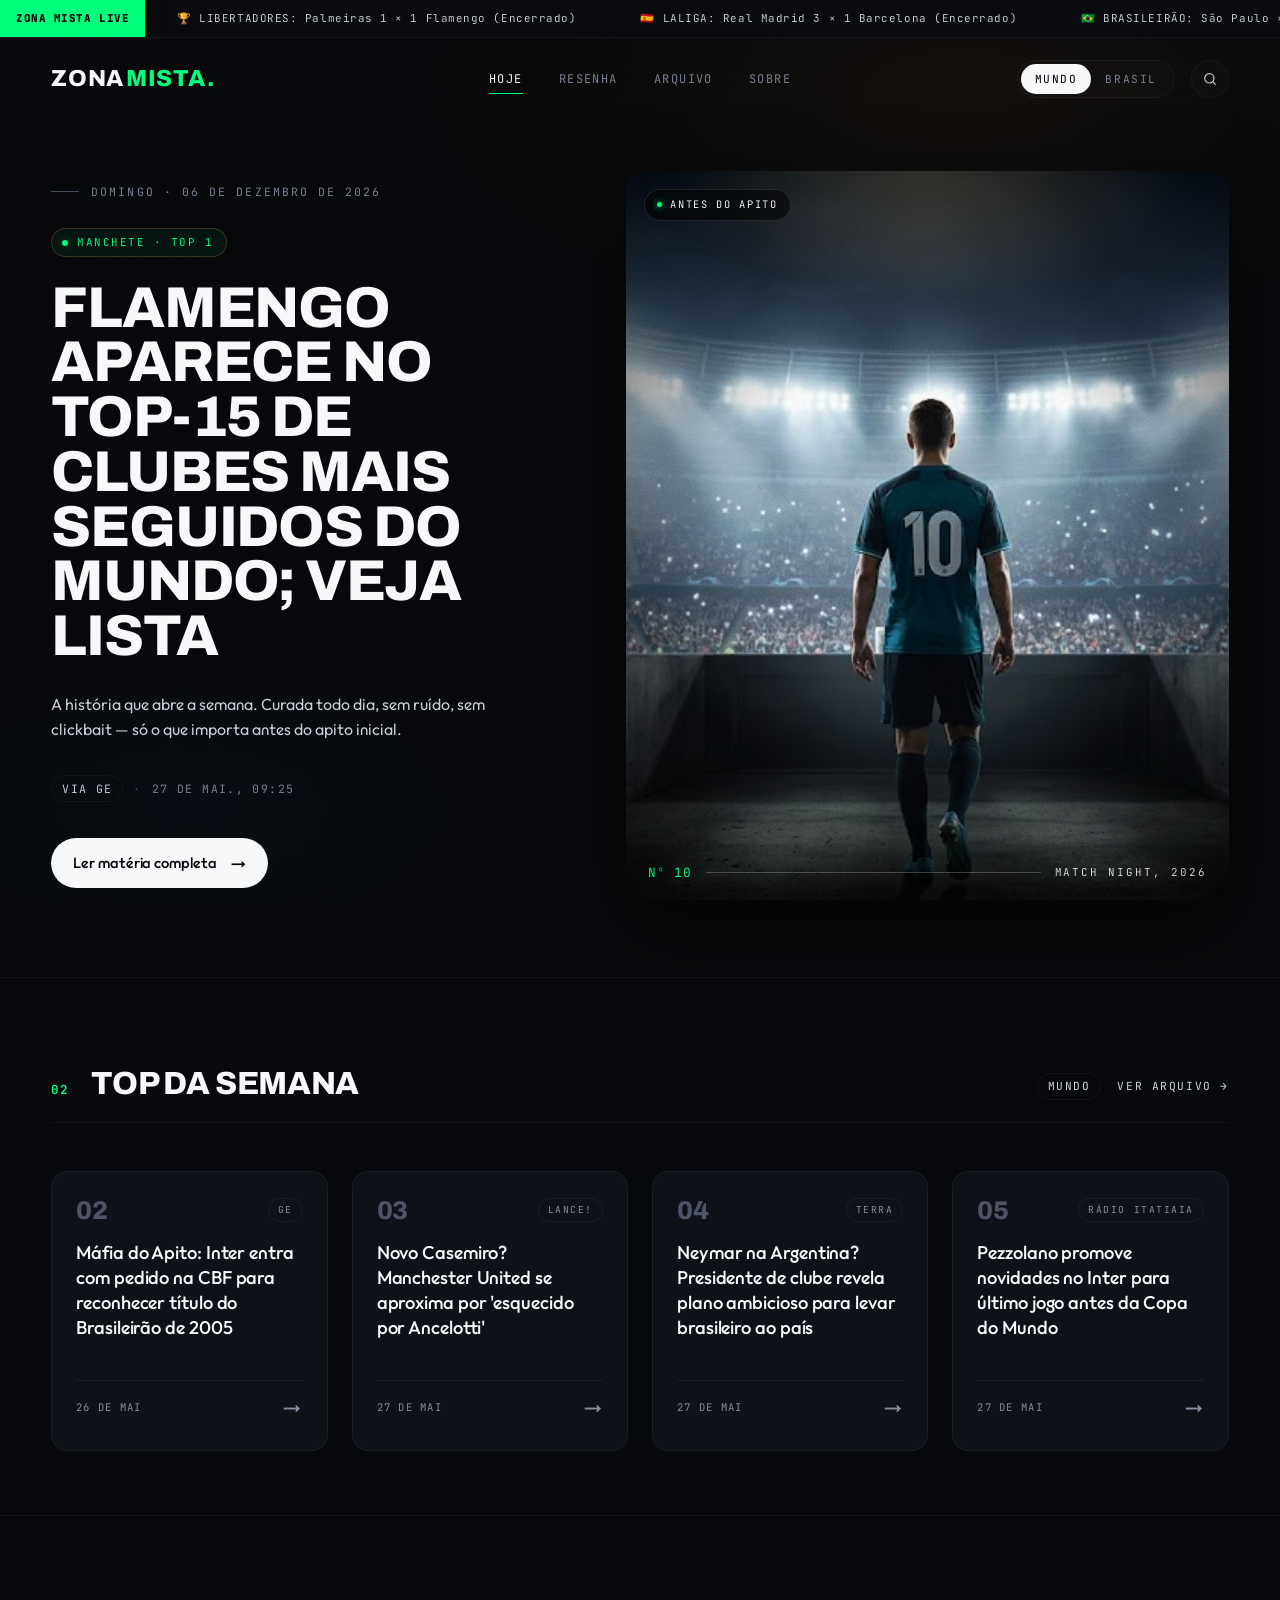
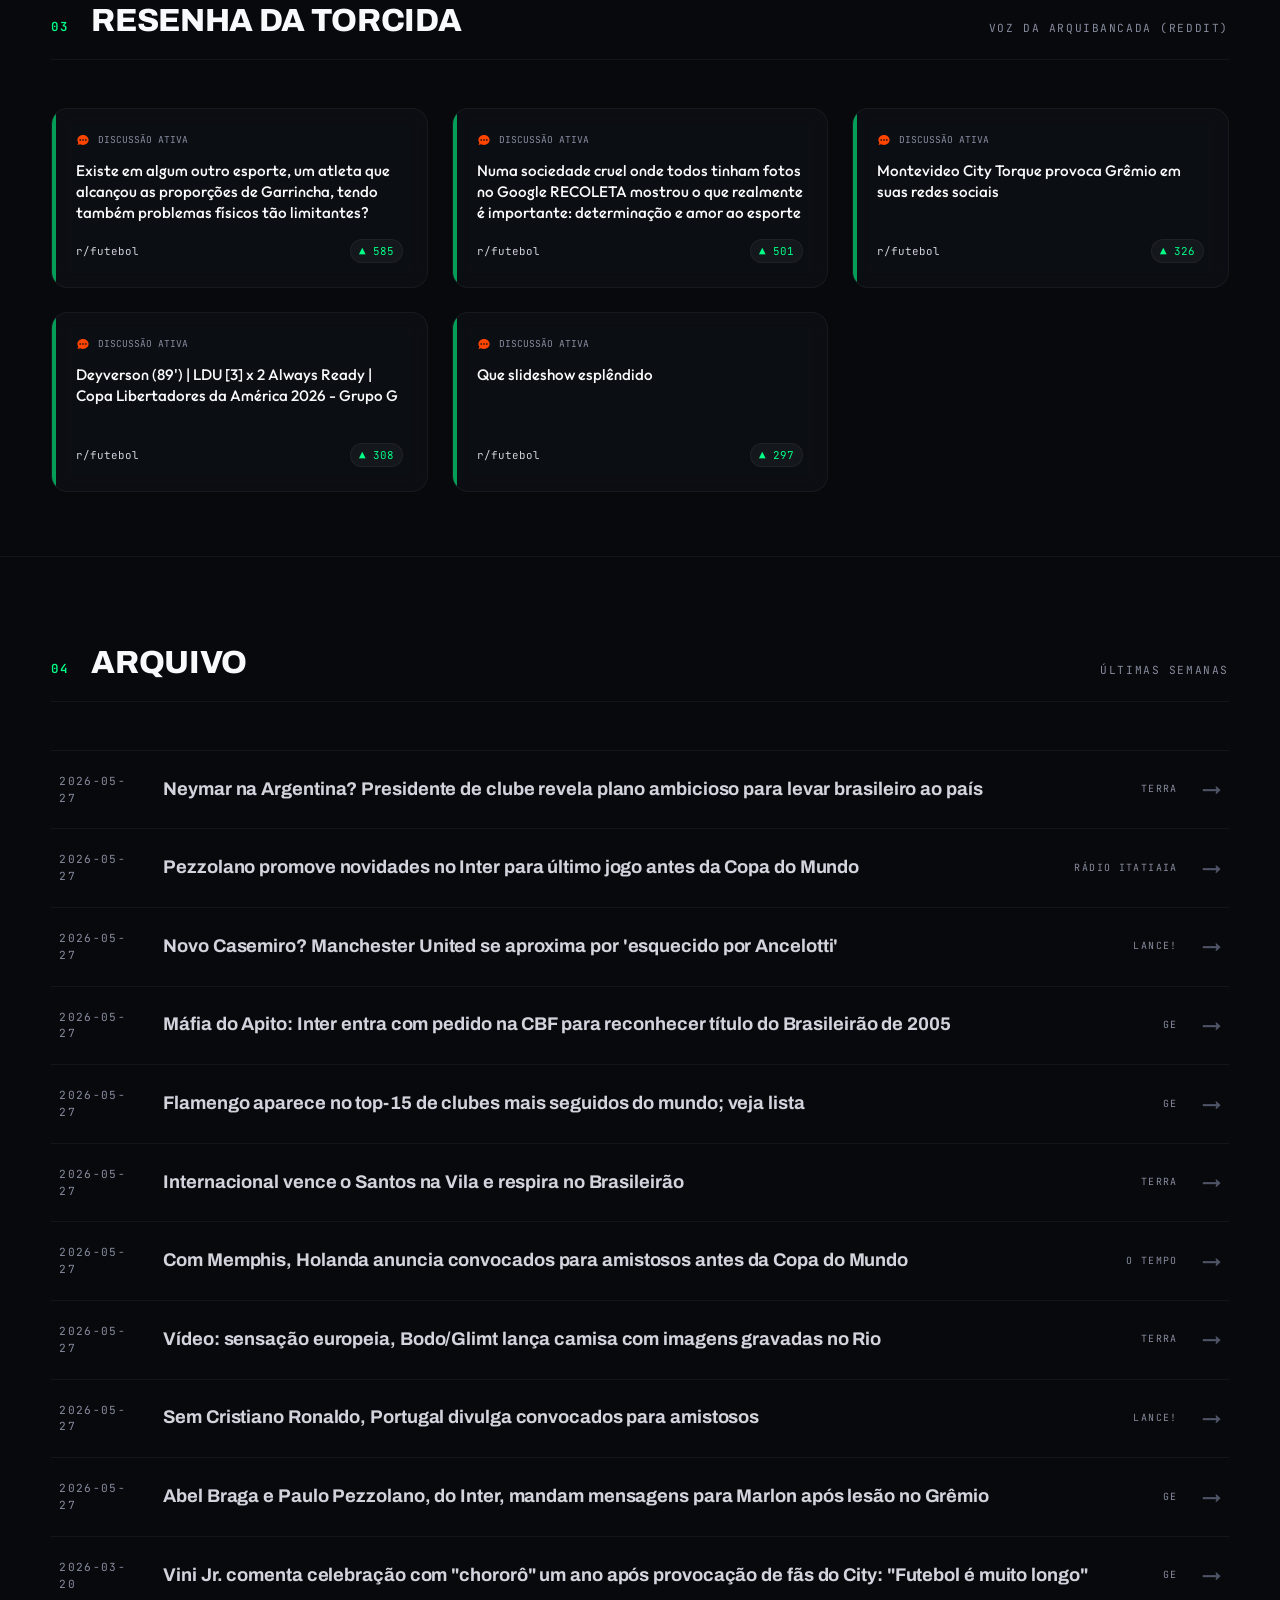
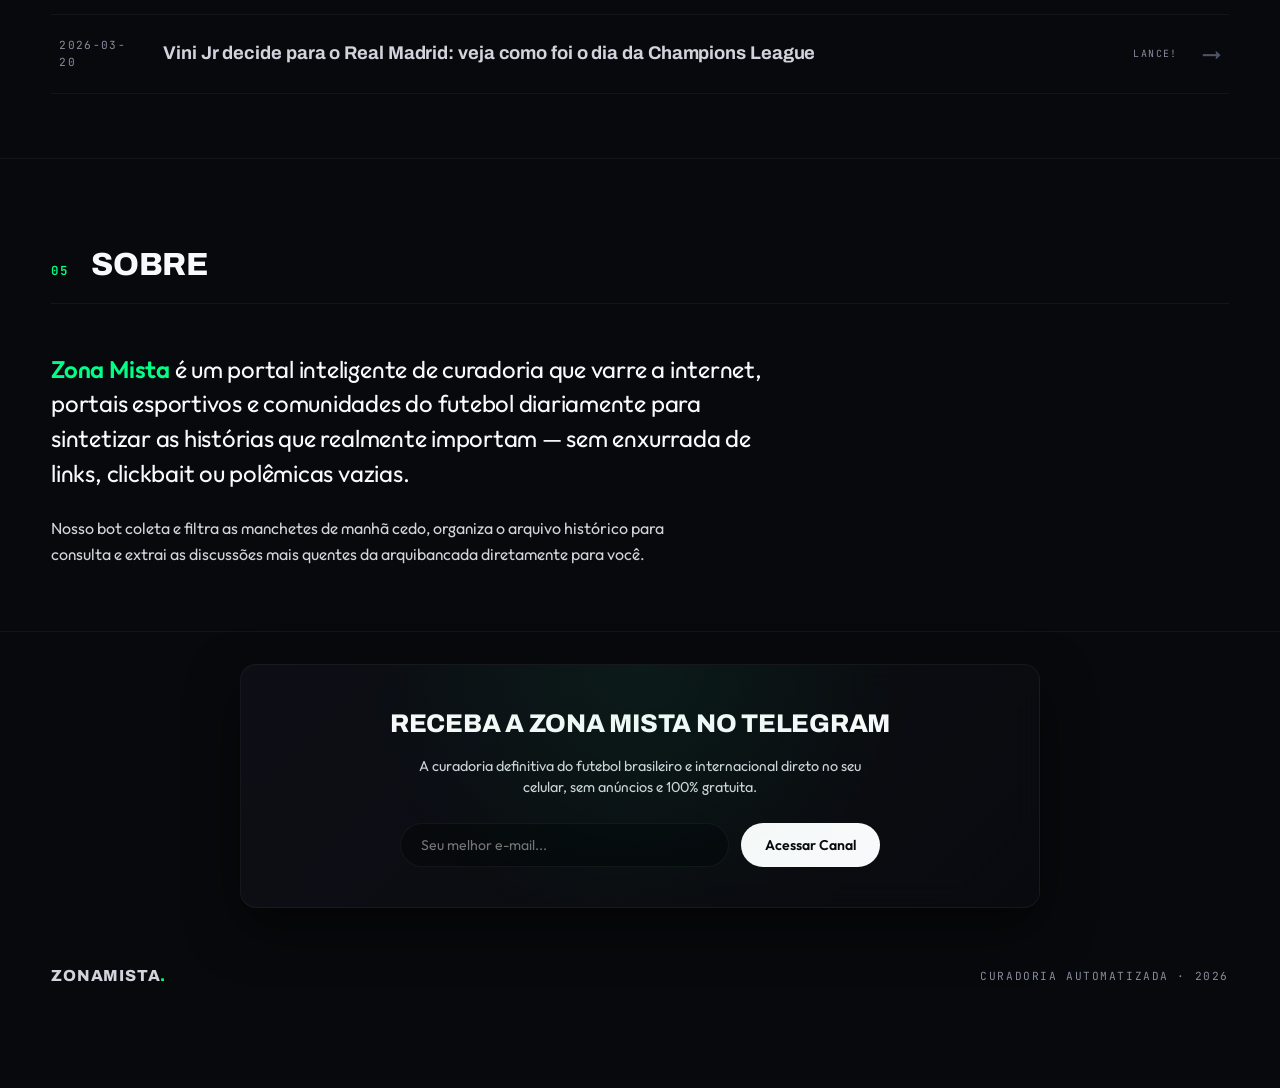
==== frontend/index.html @ c75cb0d7 "feat: rebrand to Zona Mista, upgrade typography and colors, and integrate Reddit curation" ====
<!DOCTYPE html>
<html lang="pt-BR">
<head>
  <meta charset="UTF-8">
  <meta name="viewport" content="width=device-width, initial-scale=1.0">
  <title>Zona Mista — futebol sem ruído</title>

  <link rel="preconnect" href="https://fonts.googleapis.com">
  <link rel="preconnect" href="https://fonts.gstatic.com" crossorigin>
  <link href="https://fonts.googleapis.com/css2?family=Archivo:wght@400;600;800&family=Outfit:wght@300;400;500;700&family=JetBrains+Mono:wght@400;500&display=swap" rel="stylesheet">

  <link rel="stylesheet" href="app.css">
</head>
<body>

  <!-- grain / noise overlay -->
  <div class="grain" aria-hidden="true"></div>

  <!-- Match Ticker -->
  <div class="ticker-wrap">
    <div class="ticker-title">ZONA MISTA LIVE</div>
    <div class="ticker">
      <div class="ticker-item">🏆 LIBERTADORES: Palmeiras 1 × 1 Flamengo (Encerrado)</div>
      <div class="ticker-item">🇪🇸 LALIGA: Real Madrid 3 × 1 Barcelona (Encerrado)</div>
      <div class="ticker-item">🇧🇷 BRASILEIRÃO: São Paulo × Corinthians (Amanhã 16:00)</div>
      <div class="ticker-item">🇪🇺 CHAMPIONS: Man. City × Real Madrid (Terça 16:00)</div>
      <div class="ticker-item">🏆 COPA DO BRASIL: Vasco 2 × 1 Atlético-MG (Encerrado)</div>
      <div class="ticker-item">🏴󠁧󠁢󠁥󠁮󠁧󠁿 PREMIER LEAGUE: Liverpool 2 × 2 Arsenal (Encerrado)</div>
      <!-- Repetidos para loop contínuo -->
      <div class="ticker-item">🏆 LIBERTADORES: Palmeiras 1 × 1 Flamengo (Encerrado)</div>
      <div class="ticker-item">🇪🇸 LALIGA: Real Madrid 3 × 1 Barcelona (Encerrado)</div>
      <div class="ticker-item">🇧🇷 BRASILEIRÃO: São Paulo × Corinthians (Amanhã 16:00)</div>
    </div>
  </div>

  <!-- Top navigation -->
  <header class="topbar">
    <a href="#" class="brand">
      <span class="brand-word">ZONA</span><span class="brand-accent">MISTA</span><span class="brand-dot">.</span>
    </a>

    <nav class="topnav">
      <a href="#hoje" class="topnav-link active">Hoje</a>
      <a href="#resenha" class="topnav-link">Resenha</a>
      <a href="#arquivo" class="topnav-link">Arquivo</a>
      <a href="#sobre" class="topnav-link">Sobre</a>
    </nav>

    <div class="topbar-right">
      <div class="cat-toggle" role="tablist" aria-label="Categoria">
        <button class="cat-btn active" data-category="world" role="tab">Mundo</button>
        <button class="cat-btn" data-category="brazil" role="tab">Brasil</button>
      </div>
      <button class="icon-btn" aria-label="Buscar">
        <svg viewBox="0 0 24 24" fill="none" stroke="currentColor" stroke-width="1.8" stroke-linecap="round" stroke-linejoin="round"><circle cx="11" cy="11" r="7"/><path d="m20 20-3.5-3.5"/></svg>
      </button>
    </div>
  </header>

  <main>

    <!-- ─────────── HERO ─────────── -->
    <section class="hero" id="hero">
      <div class="hero-left">
        <div class="hero-date" id="hero-date">—</div>

        <div class="hero-eyebrow">
          <span class="dot"></span>
          <span class="eyebrow-text">Manchete · Top 1</span>
        </div>

        <h1 class="hero-headline" id="hero-headline">Carregando a manchete do dia…</h1>

        <p class="hero-deck">A história que abre a semana. Curada todo dia, sem ruído, sem clickbait — só o que importa antes do apito inicial.</p>

        <div class="hero-meta">
          <span class="meta-pill" id="hero-source">via curadoria</span>
          <span class="meta-sep">·</span>
          <span id="hero-time">—</span>
        </div>

        <a href="#" class="hero-cta" id="hero-link" target="_blank" rel="noopener">
          <span>Ler matéria completa</span>
          <span class="cta-arrow" aria-hidden="true">→</span>
        </a>
      </div>

      <div class="hero-right">
        <figure class="cinematic">
          <div class="cinematic-tag">Antes do apito</div>
          <img src="imagem_site_futebol.jpg" alt="Jogador entrando em campo, estádio iluminado à noite" class="cinematic-img">
          <div class="cinematic-glow" aria-hidden="true"></div>
          <div class="cinematic-vignette" aria-hidden="true"></div>
          <div class="cinematic-grain" aria-hidden="true"></div>
          <div class="cinematic-frame">
            <span class="frame-num">Nº 10</span>
            <span class="frame-line"></span>
            <span class="frame-label">Match Night, 2026</span>
          </div>
        </figure>
      </div>
    </section>

    <!-- ─────────── TOP DA SEMANA ─────────── -->
    <section class="section" id="hoje">
      <header class="section-head">
        <div class="section-head-left">
          <span class="section-num">02</span>
          <h2 class="section-title">Top da semana</h2>
        </div>
        <div class="section-head-right">
          <span class="section-cat" id="section-cat-label">Mundo</span>
          <a href="#arquivo" class="section-link">Ver arquivo <span aria-hidden="true">→</span></a>
        </div>
      </header>

      <div class="top-grid" id="top-grid">
        <!-- skeleton placeholders -->
        <article class="skel"></article>
        <article class="skel"></article>
        <article class="skel"></article>
        <article class="skel"></article>
      </div>
    </section>

    <!-- ─────────── REDDIT (RESENHA DA TORCIDA) ─────────── -->
    <section class="section" id="resenha">
      <header class="section-head">
        <div class="section-head-left">
          <span class="section-num">03</span>
          <h2 class="section-title">Resenha da Torcida</h2>
        </div>
        <div class="section-head-right">
          <span class="section-meta">Voz da Arquibancada (Reddit)</span>
        </div>
      </header>

      <div class="reddit-grid" id="reddit-grid">
        <!-- skeleton placeholders -->
        <article class="skel skel-reddit"></article>
        <article class="skel skel-reddit"></article>
        <article class="skel skel-reddit"></article>
      </div>
    </section>

    <!-- ─────────── ARQUIVO ─────────── -->
    <section class="section" id="arquivo">
      <header class="section-head">
        <div class="section-head-left">
          <span class="section-num">04</span>
          <h2 class="section-title">Arquivo</h2>
        </div>
        <div class="section-head-right">
          <span class="section-meta">últimas semanas</span>
        </div>
      </header>

      <div class="archive-list" id="archive-list">
        <article class="skel skel-row"></article>
        <article class="skel skel-row"></article>
      </div>
    </section>

    <!-- ─────────── SOBRE ─────────── -->
    <section class="section about" id="sobre">
      <header class="section-head">
        <div class="section-head-left">
          <span class="section-num">05</span>
          <h2 class="section-title">Sobre</h2>
        </div>
      </header>

      <div class="about-grid">
        <p class="about-lede">
          <em>Zona Mista</em> é um portal inteligente de curadoria que varre a internet, portais esportivos e comunidades do futebol diariamente para sintetizar as histórias que realmente importam — sem enxurrada de links, clickbait ou polêmicas vazias.
        </p>
        <p class="about-fine">
          Nosso bot coleta e filtra as manchetes de manhã cedo, organiza o arquivo histórico para consulta e extrai as discussões mais quentes da arquibancada diretamente para você.
        </p>
      </div>
    </section>

  </main>

  <!-- Footer -->
  <footer class="site-foot">
    <div class="footer-cta">
      <div class="cta-card">
        <h3>Receba a Zona Mista no Telegram</h3>
        <p>A curadoria definitiva do futebol brasileiro e internacional direto no seu celular, sem anúncios e 100% gratuita.</p>
        <form class="cta-form" onsubmit="event.preventDefault(); alert('Você foi inscrito com sucesso no canal do Telegram (Simulado)!');">
          <input type="email" placeholder="Seu melhor e-mail..." required>
          <button type="submit">Acessar Canal</button>
        </form>
      </div>
    </div>
    <div class="foot-row">
      <span class="foot-brand">ZONAMISTA<span class="brand-dot">.</span></span>
      <span class="foot-cred">curadoria automatizada · 2026</span>
    </div>
  </footer>

  <!-- Mobile bottom nav -->
  <nav class="mobile-nav" aria-label="Navegação móvel">
    <a href="#hero" class="mnav-link active" data-target="hero">Hoje</a>
    <a href="#resenha" class="mnav-link" data-target="resenha">Resenha</a>
    <a href="#arquivo" class="mnav-link" data-target="arquivo">Arquivo</a>
    <a href="#sobre" class="mnav-link" data-target="sobre">Sobre</a>
  </nav>

  <script src="app.js"></script>
</body>
</html>
---- frontend/app.css ----
/* ============================================================
   SAQUE.  —  Match Night Editorial
   Cinematic editorial layout for football news curation.
   ============================================================ */

:root {
  /* Surfaces */
  --bg:           #08090C;
  --bg-elev:      #0F1118;
  --bg-glass:     rgba(255, 255, 255, 0.015);
  --border:       rgba(255, 255, 255, 0.05);
  --border-hi:    rgba(255, 255, 255, 0.12);

  /* Ink */
  --ink:          #F8F9FA;
  --ink-2:        #D1D4DC;
  --ink-3:        #868C9E;
  --ink-4:        #4E5466;

  /* Accents */
  --amber:        #00ff87; /* Emerald Green Neon */
  --amber-glow:   rgba(0, 255, 135, 0.35);
  --amber-soft:   rgba(0, 255, 135, 0.06);
  --crimson:      #FF4D4D;
  --azure:        #3B82F6;

  /* Type */
  --serif:        'Archivo', system-ui, -apple-system, BlinkMacSystemFont, sans-serif;
  --sans:         'Outfit', system-ui, -apple-system, BlinkMacSystemFont, sans-serif;
  --mono:         'JetBrains Mono', 'SF Mono', Menlo, monospace;

  /* Geometry */
  --gutter:       clamp(24px, 4vw, 56px);
  --radius:       16px;
  --radius-sm:    8px;

  /* Motion */
  --ease:         cubic-bezier(0.2, 0.8, 0.2, 1);
  --ease-out:     cubic-bezier(0.16, 1, 0.3, 1);
}

* { box-sizing: border-box; }

html { scroll-behavior: smooth; }

body {
  margin: 0;
  font-family: var(--sans);
  font-weight: 400;
  background: var(--bg);
  color: var(--ink);
  font-feature-settings: "ss01", "ss02", "cv11";
  -webkit-font-smoothing: antialiased;
  -moz-osx-font-smoothing: grayscale;
  text-rendering: optimizeLegibility;
  line-height: 1.5;
  overflow-x: hidden;
  position: relative;
}

/* ─── Body atmosphere: subtle radial wash from top ─── */
body::before {
  content: '';
  position: fixed;
  inset: 0;
  background:
    radial-gradient(ellipse 80% 50% at 75% 10%, rgba(232,162,58,0.06) 0%, transparent 55%),
    radial-gradient(ellipse 60% 40% at 15% 90%, rgba(74,143,231,0.04) 0%, transparent 55%);
  pointer-events: none;
  z-index: 0;
}

/* ─── Grain overlay (SVG noise, very subtle) ─── */
.grain {
  position: fixed;
  inset: 0;
  z-index: 200;
  pointer-events: none;
  opacity: 0.4;
  mix-blend-mode: overlay;
  background-image: url("data:image/svg+xml;utf8,<svg xmlns='http://www.w3.org/2000/svg' width='160' height='160'><filter id='n'><feTurbulence type='fractalNoise' baseFrequency='0.85' numOctaves='2' stitchTiles='stitch'/><feColorMatrix values='0 0 0 0 0  0 0 0 0 0  0 0 0 0 0  0 0 0 0.5 0'/></filter><rect width='100%' height='100%' filter='url(%23n)'/></svg>");
}

main, header, footer, nav, section { position: relative; z-index: 1; }

/* ============================================================
   TOPBAR
   ============================================================ */
.topbar {
  display: grid;
  grid-template-columns: 1fr auto 1fr;
  align-items: center;
  padding: 22px var(--gutter);
  gap: 24px;
}

.brand {
  font-family: var(--serif);
  font-size: 1.45rem;
  font-weight: 800;
  letter-spacing: 0.03em;
  text-decoration: none;
  color: var(--ink);
  line-height: 1;
  display: flex;
  align-items: center;
  gap: 2px;
}
.brand-word { font-weight: 800; }
.brand-accent { color: var(--amber); font-weight: 800; }
.brand-dot {
  color: var(--amber);
  text-shadow: 0 0 12px var(--amber-glow);
}

.topnav {
  display: flex;
  gap: 36px;
  justify-self: center;
}
.topnav-link {
  font-family: var(--mono);
  font-size: 0.75rem;
  text-transform: uppercase;
  letter-spacing: 0.12em;
  color: var(--ink-3);
  text-decoration: none;
  position: relative;
  padding: 6px 0;
  transition: color 0.3s var(--ease);
}
.topnav-link::after {
  content: '';
  position: absolute;
  left: 50%; bottom: 0;
  width: 0; height: 1px;
  background: var(--amber);
  transition: width 0.4s var(--ease-out), left 0.4s var(--ease-out);
}
.topnav-link:hover { color: var(--ink); }
.topnav-link.active { color: var(--ink); }
.topnav-link.active::after { left: 0; width: 100%; }

.topbar-right {
  display: flex;
  gap: 16px;
  align-items: center;
  justify-self: end;
}

.cat-toggle {
  display: inline-flex;
  background: var(--bg-glass);
  border: 1px solid var(--border);
  border-radius: 999px;
  padding: 3px;
  backdrop-filter: blur(10px);
}
.cat-btn {
  background: transparent;
  border: none;
  color: var(--ink-3);
  font-family: var(--mono);
  font-size: 0.7rem;
  text-transform: uppercase;
  letter-spacing: 0.14em;
  padding: 8px 14px;
  border-radius: 999px;
  cursor: pointer;
  transition: all 0.3s var(--ease);
}
.cat-btn:hover { color: var(--ink-2); }
.cat-btn.active {
  background: var(--ink);
  color: var(--bg);
}

.icon-btn {
  background: var(--bg-glass);
  border: 1px solid var(--border);
  color: var(--ink-2);
  width: 38px; height: 38px;
  border-radius: 50%;
  display: grid; place-items: center;
  cursor: pointer;
  transition: all 0.3s var(--ease);
  backdrop-filter: blur(10px);
}
.icon-btn:hover { border-color: var(--border-hi); color: var(--ink); }
.icon-btn svg { width: 16px; height: 16px; }

/* ============================================================
   HERO  —  Editorial split
   ============================================================ */
.hero {
  display: grid;
  grid-template-columns: 1fr 1.15fr;
  gap: clamp(28px, 4vw, 60px);
  align-items: stretch;
  padding: clamp(24px, 4vw, 64px) var(--gutter) clamp(48px, 6vw, 96px);
  min-height: 70vh;
  animation: fadeUp 1s var(--ease-out) both;
}

.hero-left {
  display: flex;
  flex-direction: column;
  justify-content: center;
  padding: 12px 0;
}

.hero-date {
  font-family: var(--mono);
  font-size: 0.72rem;
  text-transform: uppercase;
  letter-spacing: 0.18em;
  color: var(--ink-3);
  margin-bottom: 28px;
  animation: fadeUp 1s var(--ease-out) 0.1s both;
}
.hero-date::before {
  content: '';
  display: inline-block;
  width: 28px; height: 1px;
  background: var(--ink-4);
  vertical-align: middle;
  margin-right: 12px;
  transform: translateY(-2px);
}

.hero-eyebrow {
  display: inline-flex;
  align-items: center;
  gap: 9px;
  padding: 5px 12px 5px 10px;
  background: var(--amber-soft);
  border: 1px solid rgba(232, 162, 58, 0.25);
  border-radius: 999px;
  color: var(--amber);
  font-family: var(--mono);
  font-size: 0.68rem;
  text-transform: uppercase;
  letter-spacing: 0.14em;
  margin-bottom: 24px;
  width: max-content;
  animation: fadeUp 1s var(--ease-out) 0.2s both;
}
.hero-eyebrow .dot {
  width: 6px; height: 6px;
  border-radius: 50%;
  background: var(--amber);
  box-shadow: 0 0 8px var(--amber-glow);
  animation: pulse 2.2s ease-in-out infinite;
}

.hero-headline {
  font-family: var(--serif);
  font-weight: 800;
  text-transform: uppercase;
  font-size: clamp(2.2rem, 4.5vw, 4rem);
  line-height: 0.95;
  letter-spacing: -0.02em;
  margin: 0 0 28px 0;
  color: var(--ink);
  max-width: 16ch;
  animation: fadeUp 1.1s var(--ease-out) 0.3s both;
}

.hero-deck {
  font-size: 1rem;
  line-height: 1.6;
  color: var(--ink-2);
  margin: 0 0 32px 0;
  max-width: 42ch;
  animation: fadeUp 1.1s var(--ease-out) 0.4s both;
}

.hero-meta {
  display: flex;
  align-items: center;
  gap: 10px;
  font-family: var(--mono);
  font-size: 0.72rem;
  color: var(--ink-3);
  text-transform: uppercase;
  letter-spacing: 0.12em;
  margin-bottom: 36px;
  animation: fadeUp 1.1s var(--ease-out) 0.5s both;
}
.meta-pill {
  padding: 4px 10px;
  border: 1px solid var(--border);
  border-radius: 999px;
  color: var(--ink-2);
}
.meta-sep { color: var(--ink-4); }

.hero-cta {
  display: inline-flex;
  align-items: center;
  gap: 14px;
  padding: 14px 22px;
  background: var(--ink);
  color: var(--bg);
  border-radius: 999px;
  text-decoration: none;
  font-weight: 500;
  font-size: 0.92rem;
  letter-spacing: -0.005em;
  width: max-content;
  transition: all 0.35s var(--ease);
  animation: fadeUp 1.1s var(--ease-out) 0.6s both;
}
.hero-cta:hover {
  background: var(--amber);
  transform: translateY(-2px);
  box-shadow: 0 12px 32px rgba(232, 162, 58, 0.25);
}
.hero-cta .cta-arrow {
  display: inline-block;
  transition: transform 0.35s var(--ease);
  font-family: var(--serif);
  font-weight: 800;
}
.hero-cta:hover .cta-arrow { transform: translateX(4px); }

/* ─── Cinematic image card ─── */
.hero-right {
  display: flex;
  align-items: stretch;
  animation: fadeUp 1.2s var(--ease-out) 0.2s both;
}

.cinematic {
  position: relative;
  width: 100%;
  margin: 0;
  border-radius: var(--radius);
  overflow: hidden;
  background: #000;
  isolation: isolate;
  box-shadow:
    0 30px 80px rgba(0, 0, 0, 0.6),
    0 0 0 1px var(--border) inset;
  min-height: 480px;
}

.cinematic-img {
  position: absolute;
  inset: 0;
  width: 100%; height: 100%;
  object-fit: cover;
  object-position: center;
  z-index: 1;
  animation: kenBurns 18s ease-in-out infinite alternate;
}

/* warm glow pulse on the lights */
.cinematic-glow {
  position: absolute;
  inset: 0;
  z-index: 2;
  background:
    radial-gradient(ellipse 80% 35% at 50% 8%, rgba(255, 220, 150, 0.18), transparent 60%),
    radial-gradient(ellipse 60% 25% at 50% 0%, rgba(255, 230, 170, 0.28), transparent 70%);
  animation: lightPulse 4.5s ease-in-out infinite;
  mix-blend-mode: screen;
  pointer-events: none;
}

.cinematic-vignette {
  position: absolute;
  inset: 0;
  z-index: 3;
  background:
    radial-gradient(ellipse 75% 70% at 50% 50%, transparent 40%, rgba(0, 0, 0, 0.6) 100%),
    linear-gradient(180deg, rgba(0,0,0,0.15) 0%, transparent 35%, transparent 65%, rgba(0,0,0,0.35) 100%);
  pointer-events: none;
}

.cinematic-grain {
  position: absolute;
  inset: 0;
  z-index: 4;
  pointer-events: none;
  opacity: 0.18;
  mix-blend-mode: overlay;
  background-image: url("data:image/svg+xml;utf8,<svg xmlns='http://www.w3.org/2000/svg' width='160' height='160'><filter id='n'><feTurbulence type='fractalNoise' baseFrequency='0.9' numOctaves='2' stitchTiles='stitch'/><feColorMatrix values='0 0 0 0 0  0 0 0 0 0  0 0 0 0 0  0 0 0 0.7 0'/></filter><rect width='100%' height='100%' filter='url(%23n)'/></svg>");
}

/* corner tag */
.cinematic-tag {
  position: absolute;
  top: 18px; left: 18px;
  z-index: 5;
  display: inline-flex;
  align-items: center;
  gap: 8px;
  padding: 7px 12px;
  background: rgba(0, 0, 0, 0.55);
  backdrop-filter: blur(12px);
  border: 1px solid rgba(255, 255, 255, 0.12);
  border-radius: 999px;
  font-family: var(--mono);
  font-size: 0.65rem;
  text-transform: uppercase;
  letter-spacing: 0.16em;
  color: #fff;
}
.cinematic-tag::before {
  content: '';
  width: 5px; height: 5px;
  border-radius: 50%;
  background: var(--amber);
  box-shadow: 0 0 6px var(--amber);
  animation: pulse 2.2s ease-in-out infinite;
}

/* bottom credit frame */
.cinematic-frame {
  position: absolute;
  left: 0; right: 0; bottom: 0;
  z-index: 5;
  padding: 18px 22px;
  display: flex;
  align-items: center;
  gap: 14px;
  background: linear-gradient(180deg, transparent 0%, rgba(0,0,0,0.6) 100%);
  font-family: var(--mono);
  font-size: 0.68rem;
  text-transform: uppercase;
  letter-spacing: 0.18em;
  color: rgba(255, 255, 255, 0.85);
}
.frame-num {
  font-family: var(--mono);
  font-size: 0.8rem;
  letter-spacing: 0.05em;
  color: var(--amber);
  text-transform: none;
}
.frame-line {
  flex: 1;
  height: 1px;
  background: rgba(255, 255, 255, 0.25);
}
.frame-label { white-space: nowrap; }

/* ============================================================
   SECTIONS  (generic)
   ============================================================ */
.section {
  padding: clamp(48px, 7vw, 96px) var(--gutter) clamp(32px, 5vw, 64px);
  border-top: 1px solid var(--border);
}

.section-head {
  display: flex;
  justify-content: space-between;
  align-items: flex-end;
  gap: 24px;
  margin-bottom: clamp(28px, 4vw, 48px);
  padding-bottom: 22px;
  border-bottom: 1px solid var(--border);
}
.section-head-left {
  display: flex;
  align-items: baseline;
  gap: 22px;
}
.section-num {
  font-family: var(--mono);
  font-size: 0.78rem;
  letter-spacing: 0.16em;
  color: var(--amber);
  font-weight: 600;
}
.section-title {
  font-family: var(--serif);
  font-weight: 800;
  text-transform: uppercase;
  font-size: clamp(1.5rem, 2.5vw, 2.1rem);
  letter-spacing: -0.01em;
  margin: 0;
  color: var(--ink);
  line-height: 1;
}
.section-head-right {
  display: flex;
  align-items: center;
  gap: 16px;
  font-family: var(--mono);
  font-size: 0.7rem;
  text-transform: uppercase;
  letter-spacing: 0.14em;
}
.section-cat {
  padding: 4px 10px;
  border: 1px solid var(--border);
  border-radius: 999px;
  color: var(--ink-2);
}
.section-meta { color: var(--ink-3); }
.section-link {
  color: var(--ink-2);
  text-decoration: none;
  transition: color 0.3s var(--ease);
}
.section-link:hover { color: var(--amber); }

/* ============================================================
   TOP GRID  —  the 4 secondaries
   ============================================================ */
.top-grid {
  display: grid;
  grid-template-columns: repeat(4, 1fr);
  gap: 24px;
}

.story {
  position: relative;
  background: var(--bg-elev);
  border: 1px solid var(--border);
  border-radius: var(--radius);
  padding: 26px 24px 28px;
  text-decoration: none;
  color: inherit;
  display: flex;
  flex-direction: column;
  gap: 18px;
  min-height: 280px;
  transition: all 0.4s var(--ease);
  overflow: hidden;
  isolation: isolate;
}

.story::before {
  content: '';
  position: absolute;
  left: 0; top: 0;
  width: 100%; height: 2px;
  background: linear-gradient(90deg, transparent 0%, var(--amber) 50%, transparent 100%);
  opacity: 0;
  transform: translateX(-100%);
  transition: opacity 0.5s var(--ease), transform 0.8s var(--ease-out);
}
.story::after {
  content: '';
  position: absolute;
  inset: 0;
  background: radial-gradient(ellipse 80% 50% at 50% 100%, rgba(232,162,58,0.08), transparent 70%);
  opacity: 0;
  transition: opacity 0.5s var(--ease);
  pointer-events: none;
  z-index: -1;
}

.story:hover {
  border-color: rgba(232, 162, 58, 0.3);
  transform: translateY(-4px);
  box-shadow: 0 24px 50px rgba(0, 0, 0, 0.5);
}
.story:hover::before { opacity: 1; transform: translateX(0); }
.story:hover::after { opacity: 1; }

.story-top {
  display: flex;
  justify-content: space-between;
  align-items: flex-start;
}
.story-num {
  font-family: var(--serif);
  font-weight: 800;
  font-size: 1.6rem;
  color: var(--ink-4);
  line-height: 1;
  letter-spacing: -0.01em;
  transition: color 0.4s var(--ease);
}
.story:hover .story-num { color: var(--amber); }

.story-cat {
  font-family: var(--mono);
  font-size: 0.6rem;
  text-transform: uppercase;
  letter-spacing: 0.16em;
  color: var(--ink-3);
  padding: 4px 9px;
  border: 1px solid var(--border);
  border-radius: 999px;
}

.story-title {
  font-family: var(--sans);
  font-weight: 500;
  font-size: 1.15rem;
  line-height: 1.35;
  letter-spacing: -0.005em;
  color: var(--ink);
  margin: 0;
  flex: 1;
  display: -webkit-box;
  -webkit-line-clamp: 4;
  -webkit-box-orient: vertical;
  overflow: hidden;
}

.story-foot {
  display: flex;
  justify-content: space-between;
  align-items: center;
  padding-top: 14px;
  border-top: 1px solid var(--border);
  font-family: var(--mono);
  font-size: 0.66rem;
  text-transform: uppercase;
  letter-spacing: 0.12em;
  color: var(--ink-3);
}
.story-arrow {
  color: var(--ink-3);
  font-family: var(--serif);
  font-weight: 800;
  font-size: 1.1rem;
  transition: all 0.3s var(--ease);
}
.story:hover .story-arrow { color: var(--amber); transform: translateX(4px); }

/* ============================================================
   ARCHIVE
   ============================================================ */
.archive-list {
  display: flex;
  flex-direction: column;
  border-top: 1px solid var(--border);
}

.arch-row {
  display: grid;
  grid-template-columns: 80px 1fr auto auto;
  gap: 24px;
  align-items: center;
  padding: 22px 8px;
  border-bottom: 1px solid var(--border);
  text-decoration: none;
  color: inherit;
  transition: all 0.3s var(--ease);
  position: relative;
}
.arch-row::after {
  content: '';
  position: absolute;
  left: 0; bottom: -1px;
  width: 0; height: 1px;
  background: var(--amber);
  transition: width 0.5s var(--ease-out);
}
.arch-row:hover { padding-left: 16px; }
.arch-row:hover::after { width: 100%; }
.arch-row:hover .arch-title { color: var(--amber); }

.arch-date {
  font-family: var(--mono);
  font-size: 0.7rem;
  letter-spacing: 0.12em;
  color: var(--ink-3);
  text-transform: uppercase;
}

.arch-title {
  font-family: var(--serif);
  font-size: 1.15rem;
  line-height: 1.3;
  letter-spacing: -0.005em;
  color: var(--ink-2);
  margin: 0;
  transition: color 0.3s var(--ease);
}

.arch-cat {
  font-family: var(--mono);
  font-size: 0.62rem;
  text-transform: uppercase;
  letter-spacing: 0.14em;
  color: var(--ink-3);
}

.arch-arrow {
  color: var(--ink-4);
  font-family: var(--serif);
  font-weight: 800;
  font-size: 1.2rem;
  transition: all 0.3s var(--ease);
}
.arch-row:hover .arch-arrow { color: var(--amber); transform: translateX(4px); }

/* ============================================================
   ABOUT
   ============================================================ */
.about-grid {
  max-width: 720px;
}
.about-lede {
  font-family: var(--sans);
  font-size: clamp(1.2rem, 2vw, 1.5rem);
  font-weight: 400;
  line-height: 1.45;
  letter-spacing: -0.01em;
  color: var(--ink);
  margin: 0 0 24px 0;
}
.about-lede em {
  color: var(--amber);
  font-weight: 600;
  font-style: normal;
}
.about-fine {
  font-size: 1rem;
  line-height: 1.65;
  color: var(--ink-2);
  margin: 0;
  max-width: 56ch;
}

/* ============================================================
   FOOTER
   ============================================================ */
.site-foot {
  border-top: 1px solid var(--border);
  padding: 32px var(--gutter) 100px;
}
.foot-row {
  display: flex;
  justify-content: space-between;
  align-items: center;
  gap: 16px;
}
.foot-brand {
  font-family: var(--serif);
  font-weight: 800;
  font-size: 1rem;
  letter-spacing: 0.05em;
  color: var(--ink-2);
}
.foot-cred {
  font-family: var(--mono);
  font-size: 0.7rem;
  text-transform: uppercase;
  letter-spacing: 0.14em;
  color: var(--ink-3);
}

/* ============================================================
   MOBILE BOTTOM NAV
   ============================================================ */
.mobile-nav {
  display: none;
}

/* ============================================================
   SKELETONS
   ============================================================ */
.skel {
  background: var(--bg-elev);
  border: 1px solid var(--border);
  border-radius: var(--radius);
  min-height: 280px;
  position: relative;
  overflow: hidden;
}
.skel::after {
  content: '';
  position: absolute;
  inset: 0;
  background: linear-gradient(
    90deg,
    transparent 0%,
    rgba(255,255,255,0.03) 50%,
    transparent 100%
  );
  animation: shimmer 1.6s infinite;
}
.skel-row {
  min-height: 60px;
  border-radius: var(--radius-sm);
  margin-bottom: 8px;
}

/* ============================================================
   ANIMATIONS
   ============================================================ */
@keyframes fadeUp {
  from { opacity: 0; transform: translateY(20px); }
  to   { opacity: 1; transform: translateY(0); }
}
@keyframes shimmer {
  0%   { transform: translateX(-100%); }
  100% { transform: translateX(100%); }
}
@keyframes pulse {
  0%, 100% { transform: scale(1); opacity: 1; }
  50%      { transform: scale(1.4); opacity: 0.6; }
}
@keyframes lightPulse {
  0%, 100% { opacity: 0.6; }
  50%      { opacity: 1; }
}
@keyframes kenBurns {
  0%   { transform: scale(1)    translate(0, 0); }
  100% { transform: scale(1.06) translate(-1.5%, -1%); }
}

@media (prefers-reduced-motion: reduce) {
  *, *::before, *::after {
    animation-duration: 0.001s !important;
    transition-duration: 0.001s !important;
  }
}

/* ============================================================
   RESPONSIVE
   ============================================================ */
@media (max-width: 1100px) {
  .top-grid { grid-template-columns: repeat(2, 1fr); }
  .reddit-grid { grid-template-columns: repeat(2, 1fr); }
}

@media (max-width: 900px) {
  .topnav { display: none; }
  .topbar { grid-template-columns: 1fr auto; }

  .hero {
    grid-template-columns: 1fr;
    gap: 28px;
    min-height: auto;
    padding-top: 12px;
  }
  .hero-right { order: -1; }
  .cinematic { min-height: 320px; }

  .hero-headline { font-size: clamp(2rem, 8vw, 3.2rem); max-width: 100%; }

  .arch-row {
    grid-template-columns: 70px 1fr auto;
    gap: 14px;
    padding: 18px 4px;
  }
  .arch-cat { display: none; }

  body { padding-bottom: 76px; }

  .mobile-nav {
    display: flex;
    position: fixed;
    bottom: 14px; left: 14px; right: 14px;
    background: rgba(17, 19, 26, 0.92);
    backdrop-filter: blur(20px);
    -webkit-backdrop-filter: blur(20px);
    border: 1px solid var(--border-hi);
    border-radius: 999px;
    padding: 6px;
    justify-content: space-around;
    z-index: 100;
    box-shadow: 0 20px 50px rgba(0,0,0,0.5);
  }
  .mnav-link {
    flex: 1;
    text-align: center;
    padding: 10px 14px;
    font-family: var(--mono);
    font-size: 0.7rem;
    text-transform: uppercase;
    letter-spacing: 0.14em;
    color: var(--ink-3);
    text-decoration: none;
    border-radius: 999px;
    transition: all 0.3s var(--ease);
  }
  .mnav-link.active {
    background: var(--ink);
    color: var(--bg);
  }
}

@media (max-width: 768px) {
  .reddit-grid { grid-template-columns: 1fr; }
  .cta-form { flex-direction: column; }
  .cta-form button { padding: 12px; }
}

@media (max-width: 560px) {
  .top-grid { grid-template-columns: 1fr; }
  .section-head { flex-direction: column; align-items: flex-start; gap: 14px; }
  .section-head-right { width: 100%; justify-content: space-between; }
  .topbar-right { gap: 10px; }
  .cat-btn { padding: 7px 11px; font-size: 0.65rem; }
}

/* ============================================================
   MATCH TICKER
   ============================================================ */
.ticker-wrap {
  width: 100%;
  overflow: hidden;
  background: #0b0c10;
  border-bottom: 1px solid var(--border);
  display: flex;
  height: 38px;
  align-items: center;
  font-family: var(--mono);
  font-size: 0.68rem;
  letter-spacing: 0.05em;
  z-index: 100;
  position: relative;
}
.ticker-title {
  background: var(--amber);
  color: var(--bg);
  padding: 0 16px;
  height: 100%;
  display: flex;
  align-items: center;
  font-weight: 800;
  white-space: nowrap;
  box-shadow: 6px 0 15px rgba(0, 0, 0, 0.4);
  z-index: 2;
}
.ticker {
  display: flex;
  white-space: nowrap;
  animation: ticker 35s linear infinite;
  z-index: 1;
}
.ticker-item {
  display: inline-block;
  padding: 0 32px;
  color: var(--ink-2);
}
@keyframes ticker {
  0% { transform: translate3d(0, 0, 0); }
  100% { transform: translate3d(-50%, 0, 0); }
}

/* ============================================================
   REDDIT (RESENHA DA TORCIDA)
   ============================================================ */
.reddit-grid {
  display: grid;
  grid-template-columns: repeat(3, 1fr);
  gap: 24px;
}
.reddit-card {
  background: rgba(15, 17, 24, 0.65);
  border: 1px solid var(--border);
  border-radius: var(--radius);
  padding: 24px;
  display: flex;
  flex-direction: column;
  justify-content: space-between;
  min-height: 180px;
  transition: all 0.4s var(--ease);
  text-decoration: none;
  color: inherit;
  backdrop-filter: blur(10px);
  position: relative;
  overflow: hidden;
}
.reddit-card::before {
  content: '';
  position: absolute;
  top: 0; left: 0; width: 4px; height: 100%;
  background: var(--amber);
  opacity: 0.6;
}
.reddit-card:hover {
  transform: translateY(-4px);
  border-color: rgba(0, 255, 135, 0.3);
  box-shadow: 0 20px 40px rgba(0, 0, 0, 0.4);
}
.reddit-card-top {
  display: flex;
  align-items: center;
  gap: 8px;
  font-family: var(--mono);
  font-size: 0.6rem;
  color: var(--ink-3);
  text-transform: uppercase;
}
.reddit-card-icon {
  width: 14px;
  height: 14px;
  color: #ff4500;
}
.reddit-card-title {
  font-family: var(--sans);
  font-size: 0.95rem;
  font-weight: 500;
  line-height: 1.4;
  color: var(--ink);
  margin: 12px 0;
  flex-grow: 1;
}
.reddit-card-foot {
  display: flex;
  justify-content: space-between;
  align-items: center;
  font-family: var(--mono);
  font-size: 0.68rem;
  color: var(--ink-2);
}
.reddit-score {
  display: flex;
  align-items: center;
  gap: 4px;
  background: rgba(255, 255, 255, 0.04);
  padding: 3px 8px;
  border-radius: 999px;
  border: 1px solid var(--border);
  color: var(--amber);
}
.skel-reddit {
  min-height: 180px;
}

/* ============================================================
   FOOTER CTA
   ============================================================ */
.footer-cta {
  margin-bottom: 56px;
  width: 100%;
}
.cta-card {
  background: linear-gradient(135deg, rgba(15, 17, 24, 0.8) 0%, rgba(10, 11, 16, 0.9) 100%);
  border: 1px solid var(--border);
  border-radius: var(--radius);
  padding: 40px var(--gutter);
  text-align: center;
  max-width: 800px;
  margin: 0 auto;
  backdrop-filter: blur(15px);
  position: relative;
  overflow: hidden;
  box-shadow: 0 20px 50px rgba(0, 0, 0, 0.5);
}
.cta-card::after {
  content: '';
  position: absolute;
  inset: 0;
  background: radial-gradient(circle at 50% 0%, var(--amber-soft), transparent 60%);
  pointer-events: none;
}
.cta-card h3 {
  font-family: var(--serif);
  font-weight: 800;
  text-transform: uppercase;
  font-size: 1.6rem;
  margin: 0 0 12px 0;
  letter-spacing: -0.01em;
  color: var(--ink);
}
.cta-card p {
  font-family: var(--sans);
  font-size: 0.9rem;
  color: var(--ink-2);
  margin: 0 0 24px 0;
  max-width: 50ch;
  margin-left: auto;
  margin-right: auto;
}
.cta-form {
  display: flex;
  gap: 12px;
  max-width: 480px;
  margin: 0 auto;
}
.cta-form input {
  flex: 1;
  background: rgba(0, 0, 0, 0.3);
  border: 1px solid var(--border);
  border-radius: 999px;
  padding: 12px 20px;
  color: var(--ink);
  font-family: var(--sans);
  font-size: 0.88rem;
  transition: all 0.3s var(--ease);
}
.cta-form input:focus {
  outline: none;
  border-color: var(--amber);
  box-shadow: 0 0 10px rgba(0, 255, 135, 0.15);
}
.cta-form button {
  background: var(--ink);
  color: var(--bg);
  border: none;
  border-radius: 999px;
  padding: 12px 24px;
  font-family: var(--sans);
  font-weight: 600;
  font-size: 0.88rem;
  cursor: pointer;
  transition: all 0.3s var(--ease);
}
.cta-form button:hover {
  background: var(--amber);
  color: var(--bg);
  box-shadow: 0 8px 24px rgba(0, 255, 135, 0.25);
}
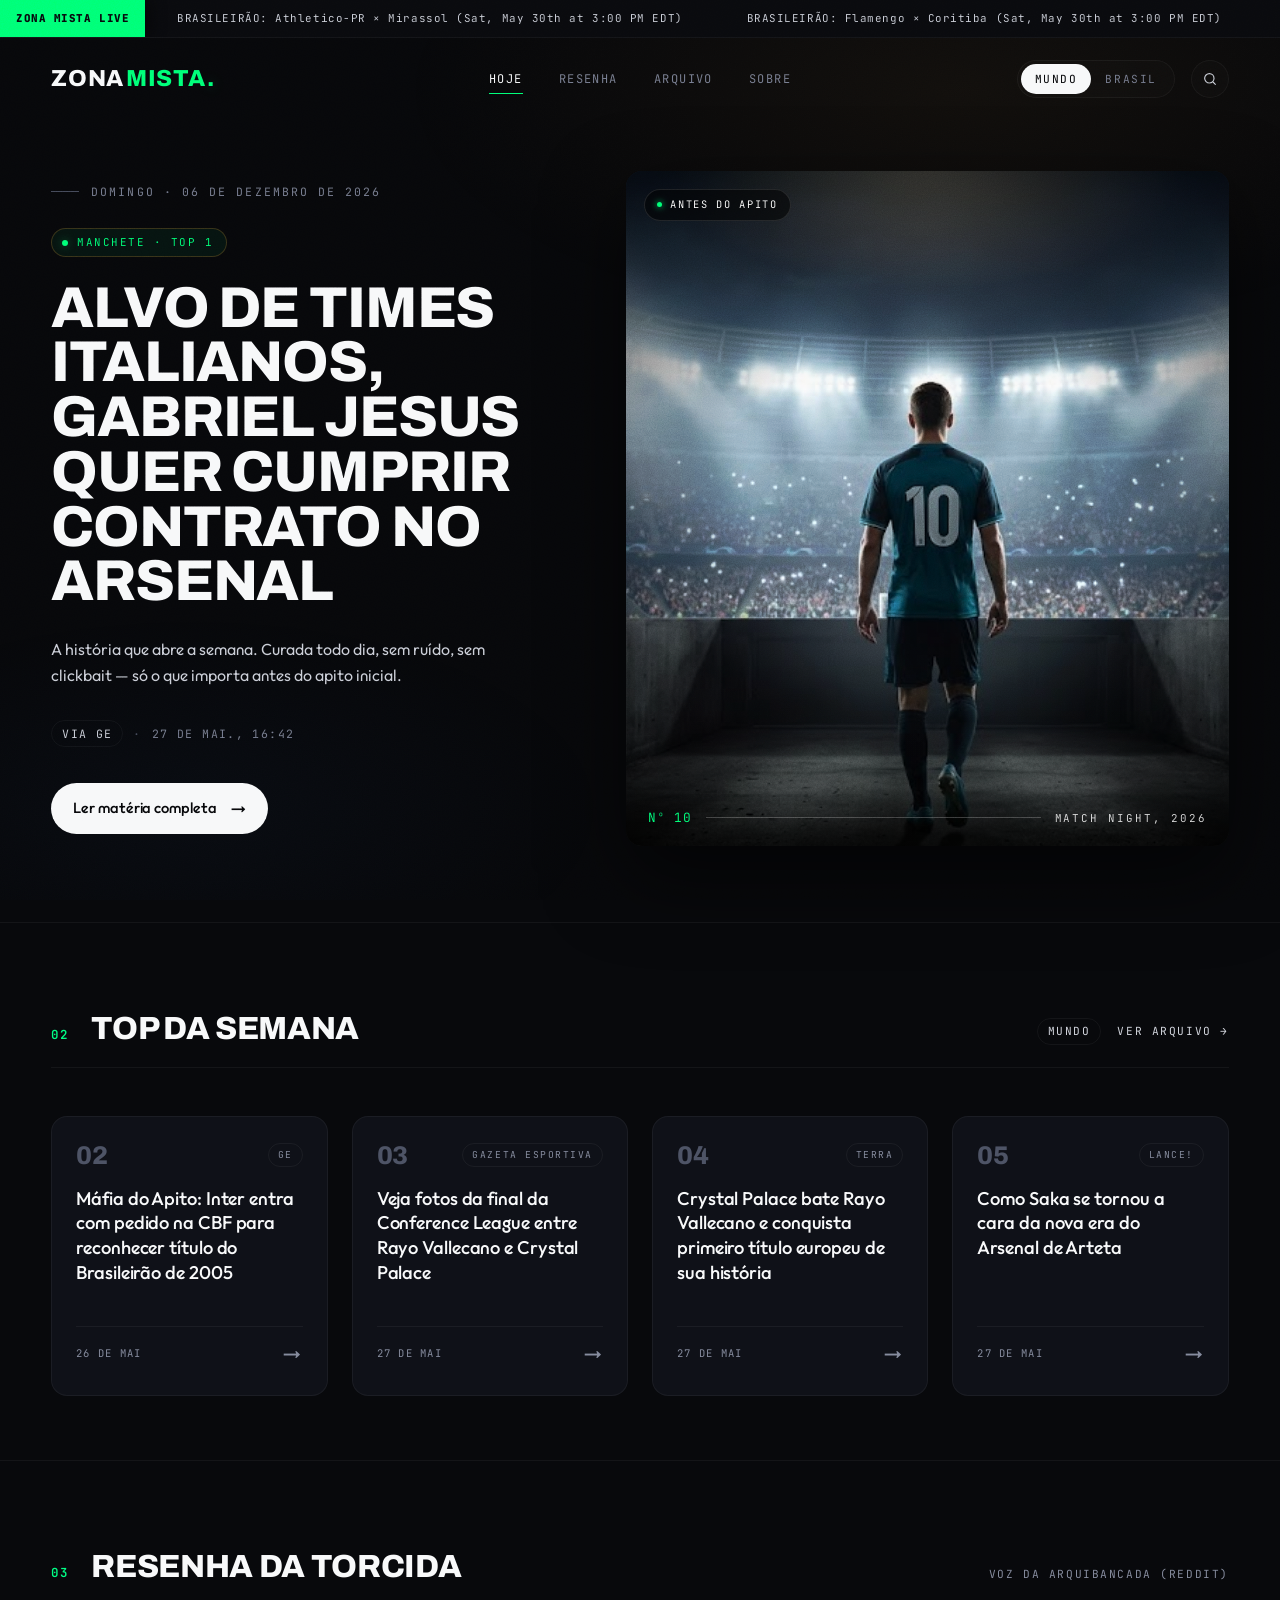
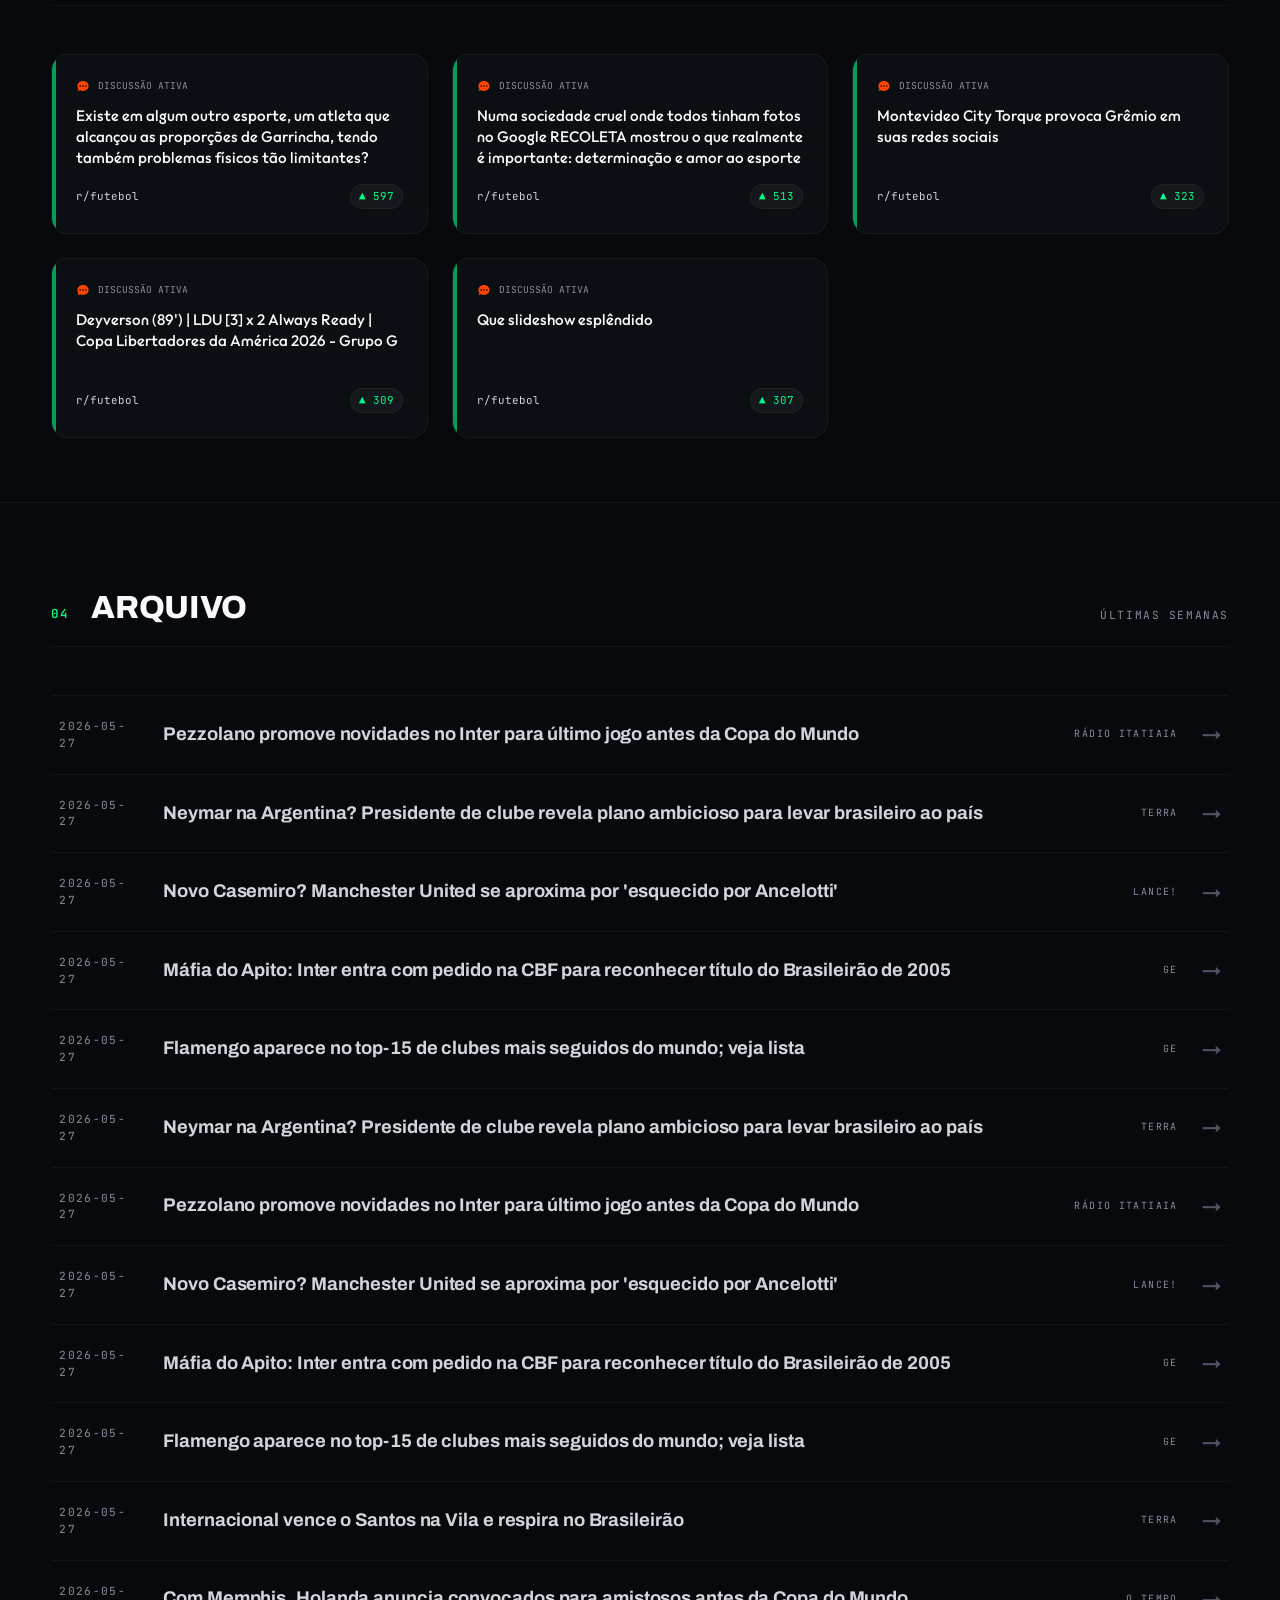
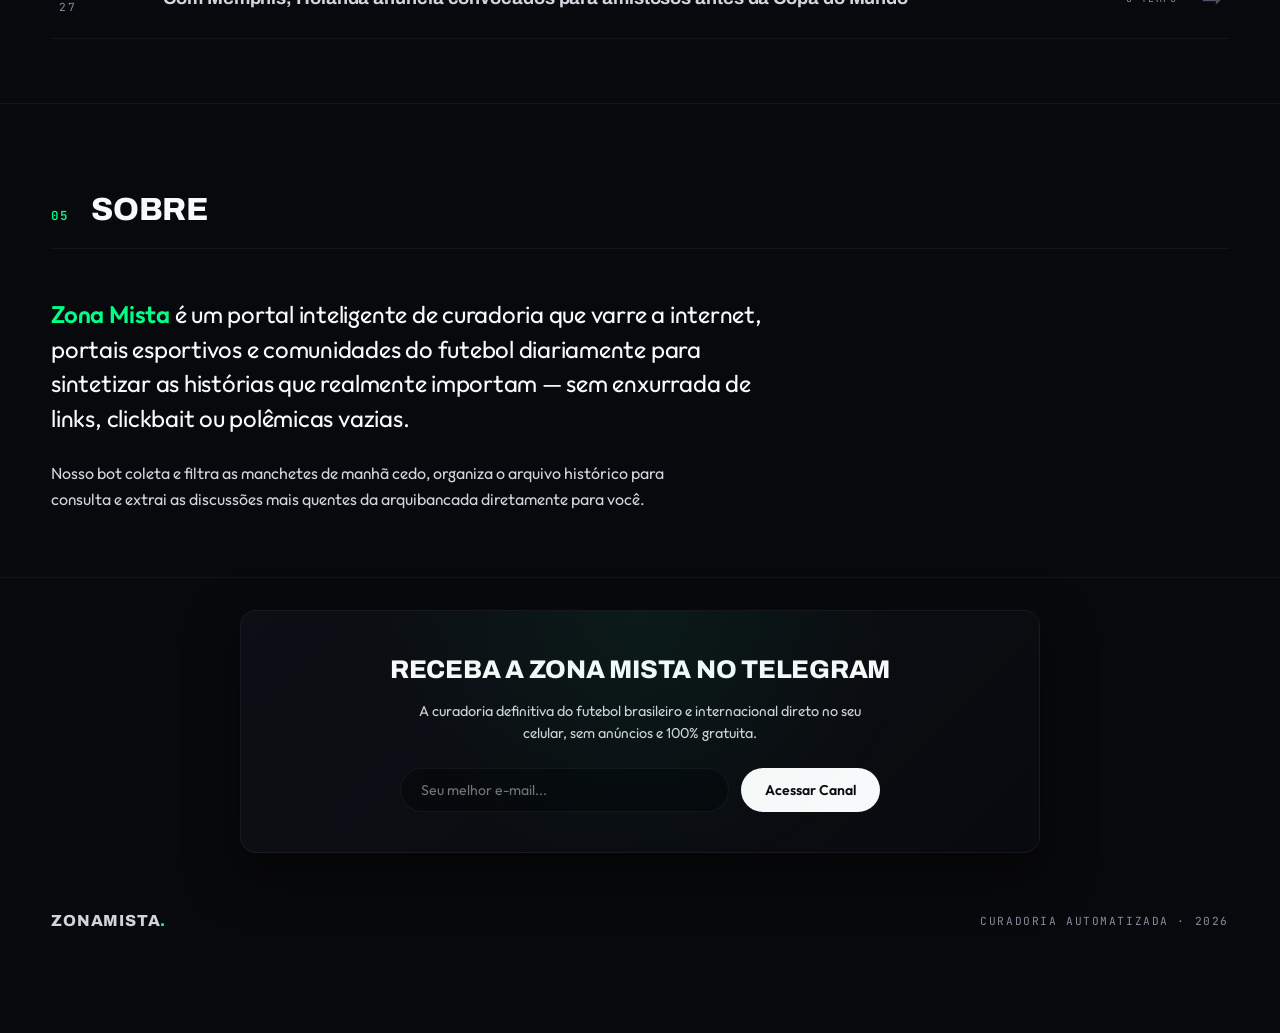
==== commit a33624ef: "feat: fetch and render real live match scores from ESPN API inside Match Ticker" ====
--- a/frontend/index.html
+++ b/frontend/index.html
@@ -19,17 +19,8 @@
   <!-- Match Ticker -->
   <div class="ticker-wrap">
     <div class="ticker-title">ZONA MISTA LIVE</div>
-    <div class="ticker">
-      <div class="ticker-item">🏆 LIBERTADORES: Palmeiras 1 × 1 Flamengo (Encerrado)</div>
-      <div class="ticker-item">🇪🇸 LALIGA: Real Madrid 3 × 1 Barcelona (Encerrado)</div>
-      <div class="ticker-item">🇧🇷 BRASILEIRÃO: São Paulo × Corinthians (Amanhã 16:00)</div>
-      <div class="ticker-item">🇪🇺 CHAMPIONS: Man. City × Real Madrid (Terça 16:00)</div>
-      <div class="ticker-item">🏆 COPA DO BRASIL: Vasco 2 × 1 Atlético-MG (Encerrado)</div>
-      <div class="ticker-item">🏴󠁧󠁢󠁥󠁮󠁧󠁿 PREMIER LEAGUE: Liverpool 2 × 2 Arsenal (Encerrado)</div>
-      <!-- Repetidos para loop contínuo -->
-      <div class="ticker-item">🏆 LIBERTADORES: Palmeiras 1 × 1 Flamengo (Encerrado)</div>
-      <div class="ticker-item">🇪🇸 LALIGA: Real Madrid 3 × 1 Barcelona (Encerrado)</div>
-      <div class="ticker-item">🇧🇷 BRASILEIRÃO: São Paulo × Corinthians (Amanhã 16:00)</div>
+    <div class="ticker" id="ticker-content">
+      <div class="ticker-item">ATUALIZANDO PLACARES DO FUTEBOL MUNDIAL...</div>
     </div>
   </div>
 
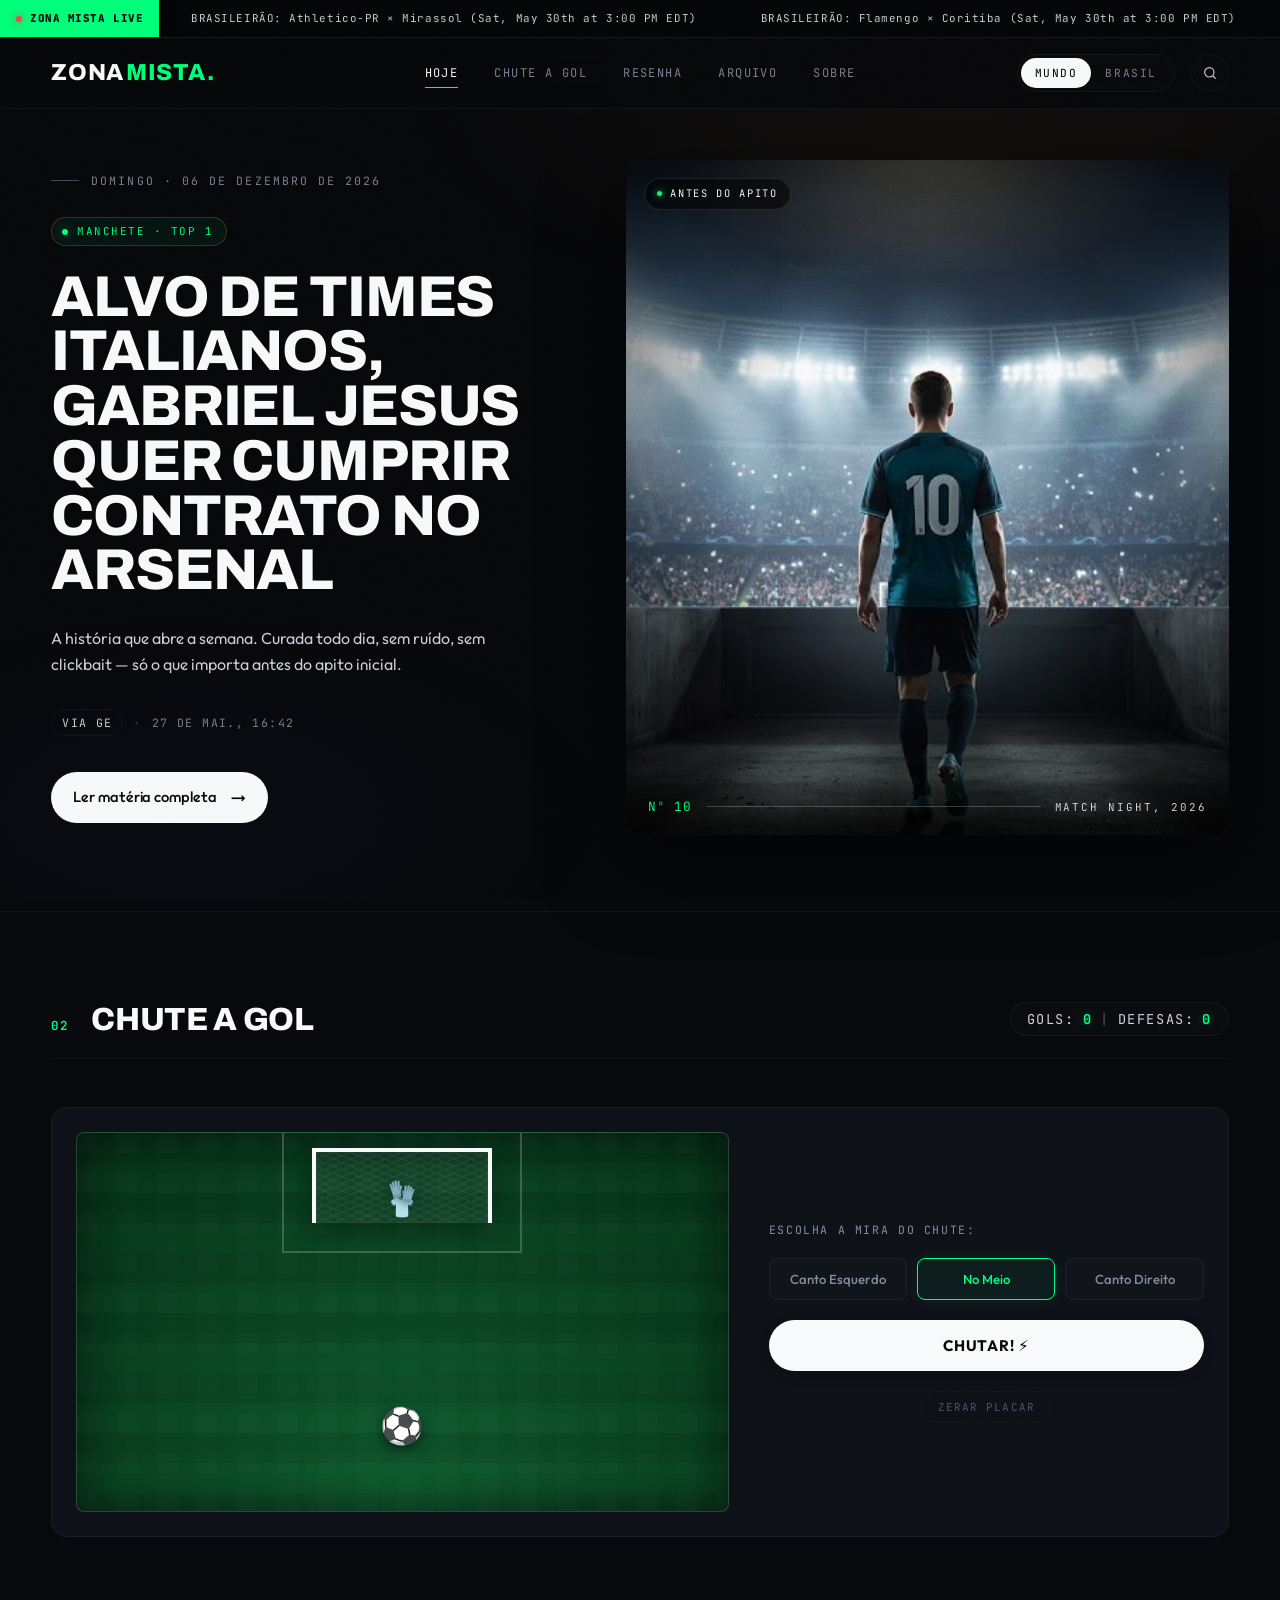
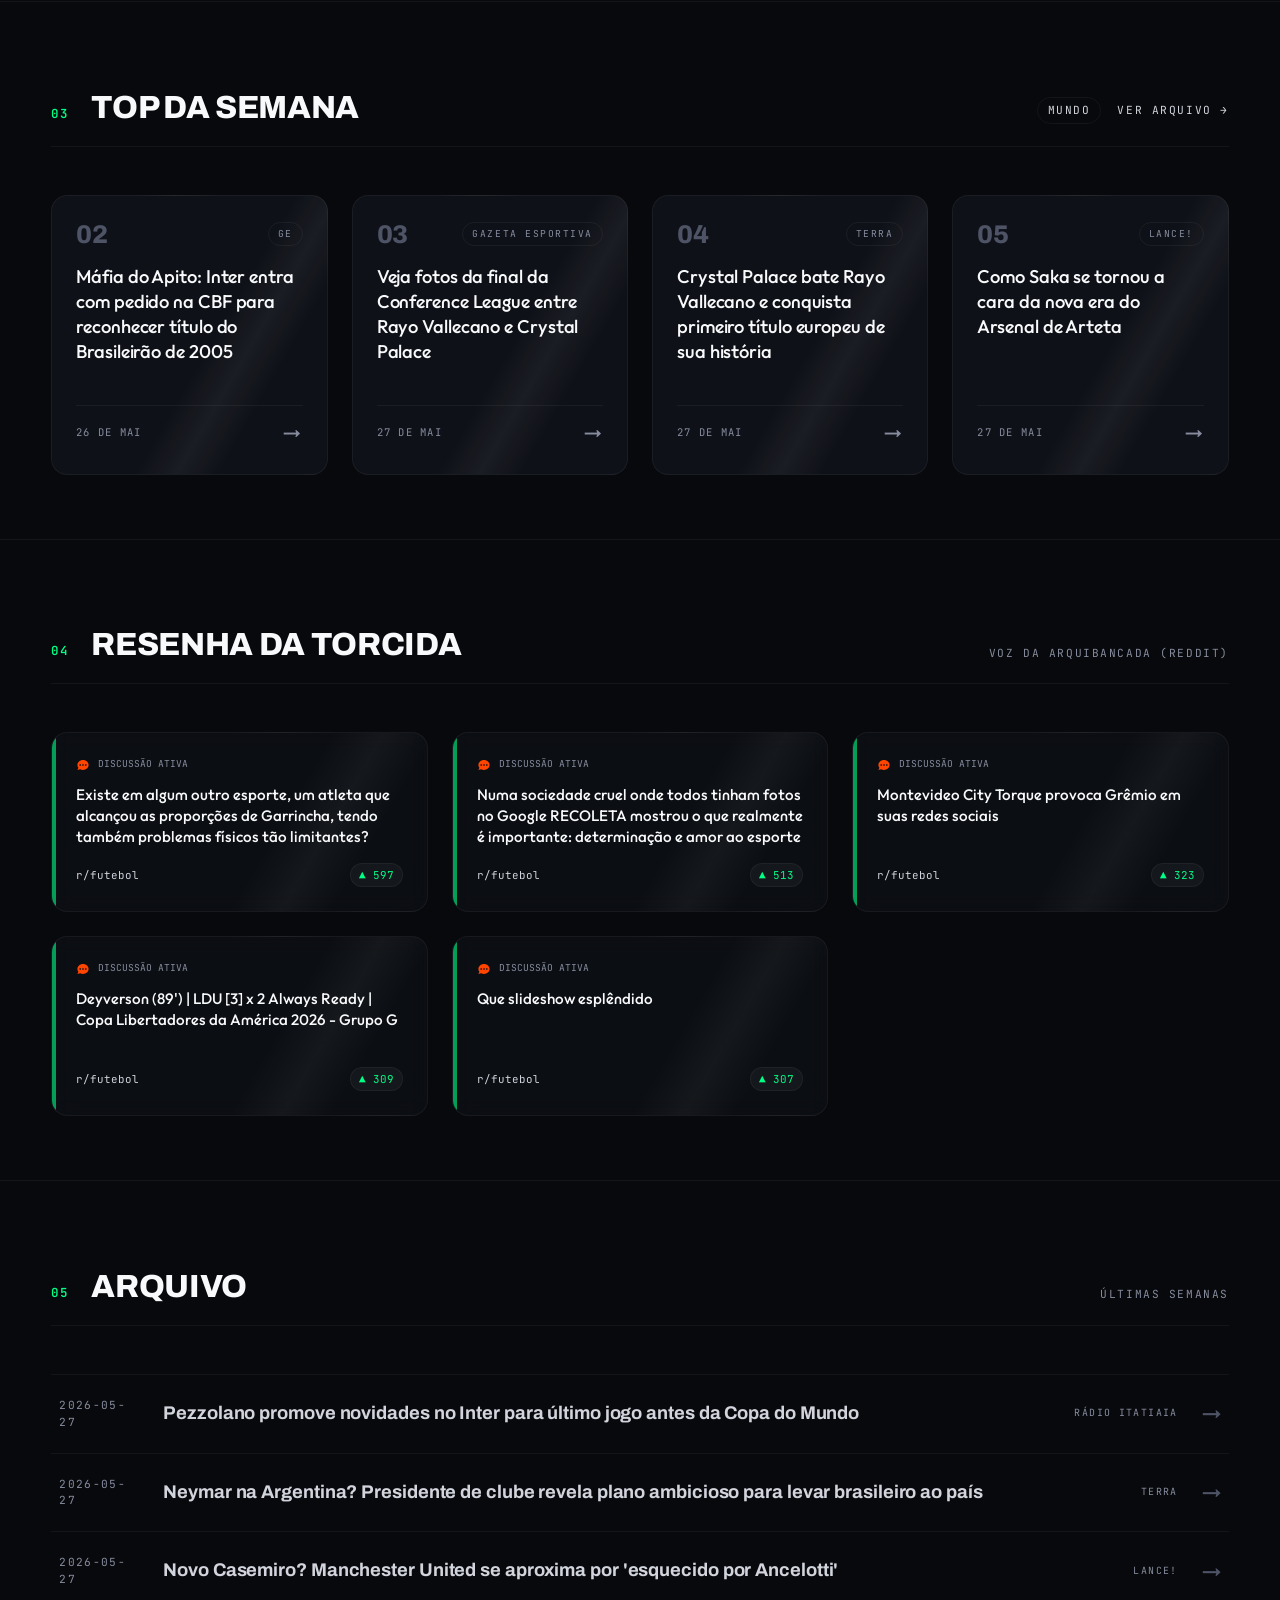
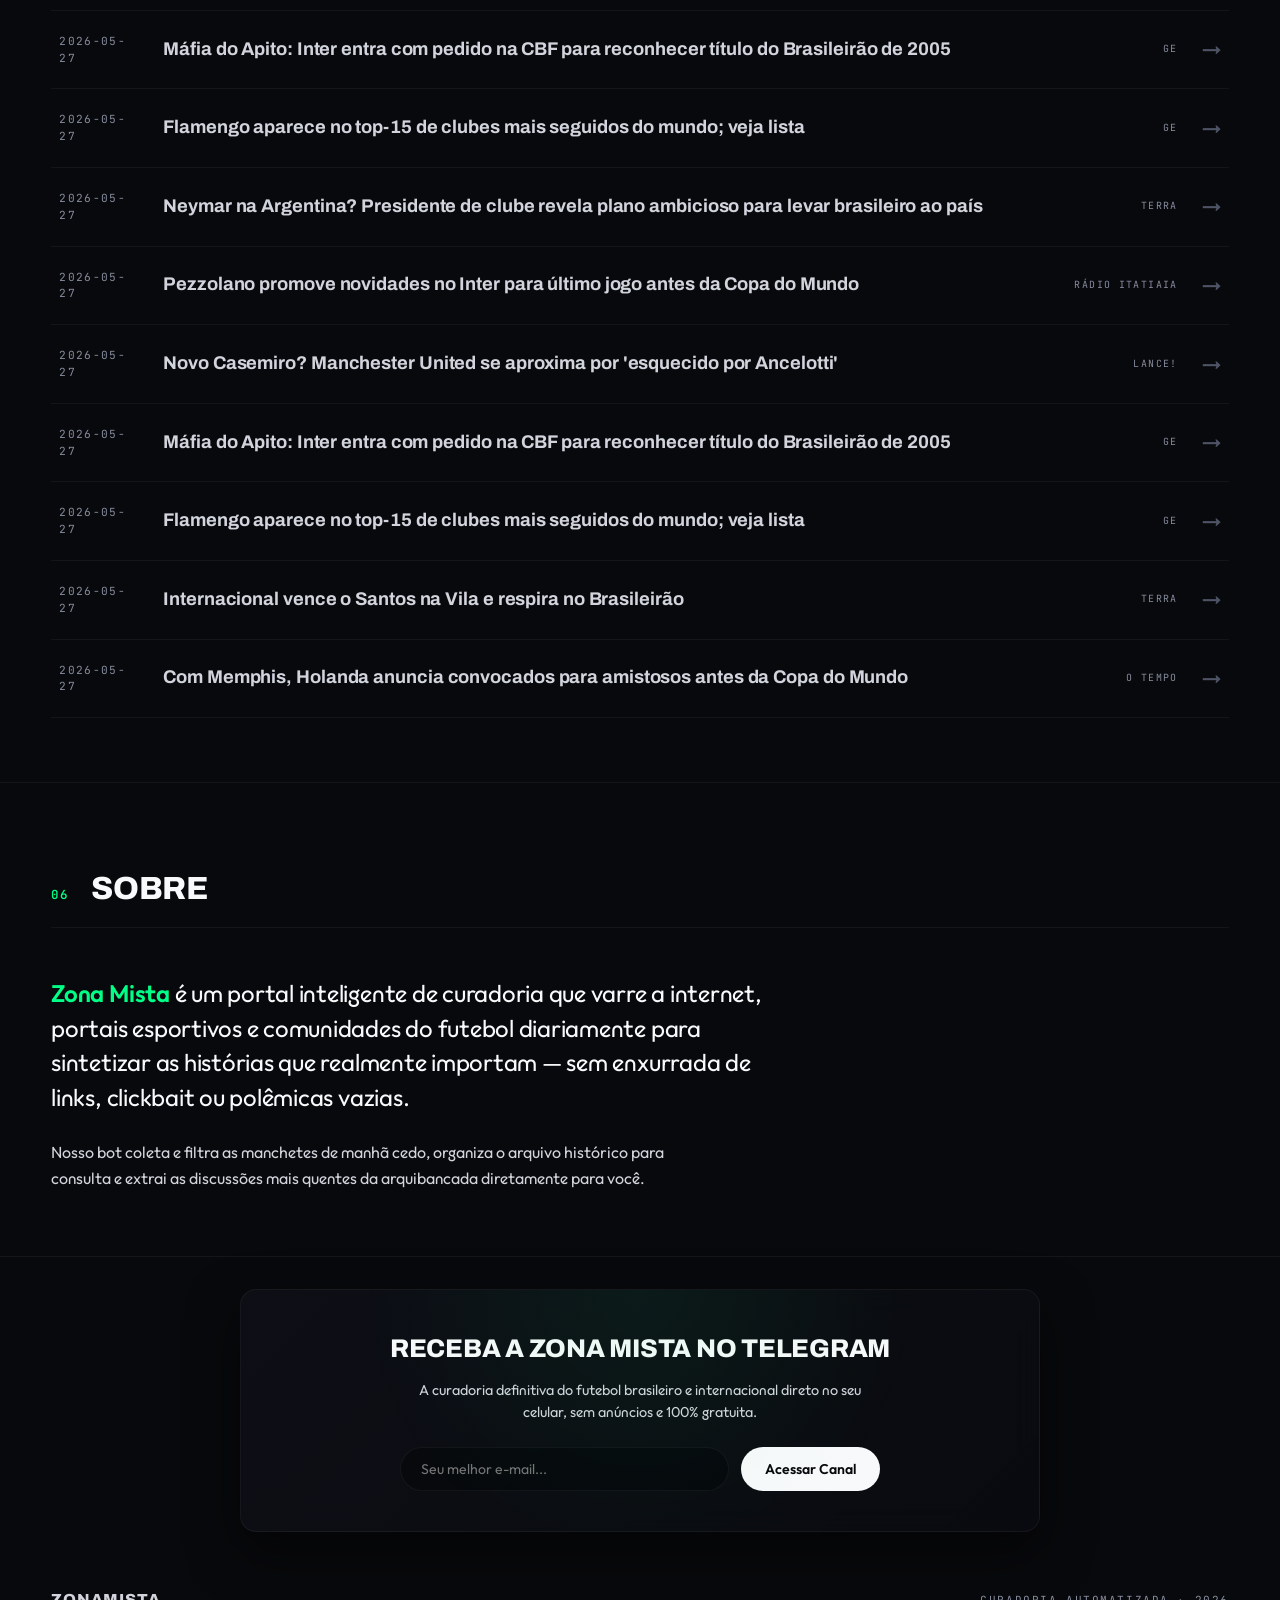
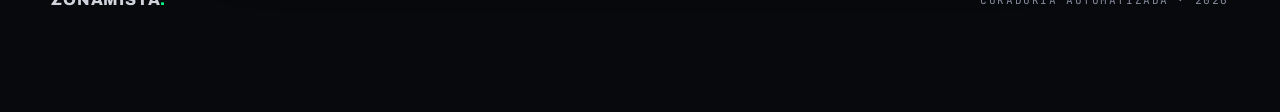
==== commit ab959b1b: "design: upgrade styles to premium, add sticky header, LED ticker, and goal net shake animation" ====
--- a/frontend/index.html
+++ b/frontend/index.html
@@ -32,6 +32,7 @@
 
     <nav class="topnav">
       <a href="#hoje" class="topnav-link active">Hoje</a>
+      <a href="#penalty-game" class="topnav-link">Chute a Gol</a>
       <a href="#resenha" class="topnav-link">Resenha</a>
       <a href="#arquivo" class="topnav-link">Arquivo</a>
       <a href="#sobre" class="topnav-link">Sobre</a>
@@ -92,11 +93,78 @@
       </div>
     </section>
 
+    <!-- ─────────── DESAFIO DE PÊNALTI ─────────── -->
+    <section class="section" id="penalty-game">
+      <header class="section-head">
+        <div class="section-head-left">
+          <span class="section-num">02</span>
+          <h2 class="section-title">Chute a Gol</h2>
+        </div>
+        <div class="section-head-right">
+          <div class="score-board">
+            <span class="score-label">Gols:</span>
+            <span class="score-val" id="score-goals">0</span>
+            <span class="score-sep">|</span>
+            <span class="score-label">Defesas:</span>
+            <span class="score-val" id="score-saves">0</span>
+          </div>
+        </div>
+      </header>
+
+      <div class="game-container">
+        <div class="game-pitch">
+          <!-- Campo de futebol com marcações e trave -->
+          <div class="pitch-lines">
+            <div class="penalty-area"></div>
+            <div class="penalty-spot"></div>
+          </div>
+          
+          <div class="goal-post">
+            <div class="goal-net">
+              <svg viewBox="0 0 100 100" preserveAspectRatio="none" style="width:100%;height:100%;opacity:0.15;stroke:var(--ink-3);stroke-width:1.5;fill:none;">
+                <pattern id="net-pattern" width="10" height="10" patternUnits="userSpaceOnUse">
+                  <path d="M 10 0 L 0 10 M 0 0 L 10 10" />
+                </pattern>
+                <rect width="100" height="100" fill="url(#net-pattern)" />
+              </svg>
+            </div>
+            <div class="goalkeeper" id="gk-player">
+              <span class="gk-hands">🧤</span>
+              <span class="gk-body">👕</span>
+            </div>
+          </div>
+
+          <div class="ball-container">
+            <div class="soccer-ball" id="soccer-ball">⚽</div>
+          </div>
+
+          <!-- Overlay de resultado do chute -->
+          <div class="result-overlay hidden" id="game-result">
+            <div class="result-content">
+              <h3 id="result-title">GOOOOL!</h3>
+              <p id="result-text">No ângulo!</p>
+            </div>
+          </div>
+        </div>
+
+        <div class="game-controls">
+          <div class="control-eyebrow">Escolha a mira do chute:</div>
+          <div class="aim-selector">
+            <button class="aim-btn" data-aim="left">Canto Esquerdo</button>
+            <button class="aim-btn active" data-aim="center">No Meio</button>
+            <button class="aim-btn" data-aim="right">Canto Direito</button>
+          </div>
+          <button class="kick-btn" id="kick-button">CHUTAR! ⚡</button>
+          <button class="reset-score-btn" id="reset-score">Zerar Placar</button>
+        </div>
+      </div>
+    </section>
+
     <!-- ─────────── TOP DA SEMANA ─────────── -->
     <section class="section" id="hoje">
       <header class="section-head">
         <div class="section-head-left">
-          <span class="section-num">02</span>
+          <span class="section-num">03</span>
           <h2 class="section-title">Top da semana</h2>
         </div>
         <div class="section-head-right">
@@ -118,7 +186,7 @@
     <section class="section" id="resenha">
       <header class="section-head">
         <div class="section-head-left">
-          <span class="section-num">03</span>
+          <span class="section-num">04</span>
           <h2 class="section-title">Resenha da Torcida</h2>
         </div>
         <div class="section-head-right">
@@ -138,7 +206,7 @@
     <section class="section" id="arquivo">
       <header class="section-head">
         <div class="section-head-left">
-          <span class="section-num">04</span>
+          <span class="section-num">05</span>
           <h2 class="section-title">Arquivo</h2>
         </div>
         <div class="section-head-right">
@@ -156,7 +224,7 @@
     <section class="section about" id="sobre">
       <header class="section-head">
         <div class="section-head-left">
-          <span class="section-num">05</span>
+          <span class="section-num">06</span>
           <h2 class="section-title">Sobre</h2>
         </div>
       </header>
@@ -194,6 +262,7 @@
   <!-- Mobile bottom nav -->
   <nav class="mobile-nav" aria-label="Navegação móvel">
     <a href="#hero" class="mnav-link active" data-target="hero">Hoje</a>
+    <a href="#penalty-game" class="mnav-link" data-target="penalty-game">Chute</a>
     <a href="#resenha" class="mnav-link" data-target="resenha">Resenha</a>
     <a href="#arquivo" class="mnav-link" data-target="arquivo">Arquivo</a>
     <a href="#sobre" class="mnav-link" data-target="sobre">Sobre</a>
--- a/frontend/app.css
+++ b/frontend/app.css
@@ -90,8 +90,16 @@
   display: grid;
   grid-template-columns: 1fr auto 1fr;
   align-items: center;
-  padding: 22px var(--gutter);
+  padding: 16px var(--gutter);
   gap: 24px;
+  position: sticky;
+  top: 0;
+  z-index: 100;
+  background: rgba(8, 9, 12, 0.82);
+  backdrop-filter: blur(16px);
+  -webkit-backdrop-filter: blur(16px);
+  border-bottom: 1px solid var(--border);
+  transition: all 0.3s var(--ease);
 }
 
 .brand {
@@ -532,6 +540,9 @@
   transition: all 0.4s var(--ease);
   overflow: hidden;
   isolation: isolate;
+  background-image: linear-gradient(120deg, transparent 0%, transparent 45%, rgba(255, 255, 255, 0.05) 50%, transparent 55%, transparent 100%);
+  background-size: 250% 100%;
+  background-position: 200% 0;
 }
 
 .story::before {
@@ -543,12 +554,13 @@
   opacity: 0;
   transform: translateX(-100%);
   transition: opacity 0.5s var(--ease), transform 0.8s var(--ease-out);
+  z-index: 6;
 }
 .story::after {
   content: '';
   position: absolute;
   inset: 0;
-  background: radial-gradient(ellipse 80% 50% at 50% 100%, rgba(232,162,58,0.08), transparent 70%);
+  background: radial-gradient(ellipse 80% 50% at 50% 100%, rgba(0, 255, 135, 0.06), transparent 70%);
   opacity: 0;
   transition: opacity 0.5s var(--ease);
   pointer-events: none;
@@ -556,9 +568,13 @@
 }
 
 .story:hover {
-  border-color: rgba(232, 162, 58, 0.3);
-  transform: translateY(-4px);
-  box-shadow: 0 24px 50px rgba(0, 0, 0, 0.5);
+  border-color: rgba(0, 255, 135, 0.35);
+  transform: translateY(-5px);
+  box-shadow: 
+    0 20px 40px rgba(0, 255, 135, 0.08), 
+    0 0 0 1px rgba(0, 255, 135, 0.15) inset, 
+    0 30px 60px rgba(0, 0, 0, 0.5);
+  background-position: -50% 0;
 }
 .story:hover::before { opacity: 1; transform: translateX(0); }
 .story:hover::after { opacity: 1; }
@@ -902,15 +918,15 @@
 .ticker-wrap {
   width: 100%;
   overflow: hidden;
-  background: #0b0c10;
-  border-bottom: 1px solid var(--border);
+  background: #050608;
+  border-bottom: 1px solid rgba(0, 255, 135, 0.12);
   display: flex;
   height: 38px;
   align-items: center;
   font-family: var(--mono);
   font-size: 0.68rem;
   letter-spacing: 0.05em;
-  z-index: 100;
+  z-index: 101;
   position: relative;
 }
 .ticker-title {
@@ -925,6 +941,16 @@
   box-shadow: 6px 0 15px rgba(0, 0, 0, 0.4);
   z-index: 2;
 }
+.ticker-title::before {
+  content: '';
+  display: inline-block;
+  width: 6px; height: 6px;
+  background: #ff4d4d;
+  border-radius: 50%;
+  margin-right: 8px;
+  box-shadow: 0 0 8px #ff4d4d;
+  animation: live-blink 1.2s ease-in-out infinite;
+}
 .ticker {
   display: flex;
   white-space: nowrap;
@@ -935,6 +961,11 @@
   display: inline-block;
   padding: 0 32px;
   color: var(--ink-2);
+  text-shadow: 0 0 6px rgba(0, 255, 135, 0.2);
+}
+@keyframes live-blink {
+  0%, 100% { opacity: 0.3; }
+  50% { opacity: 1; }
 }
 @keyframes ticker {
   0% { transform: translate3d(0, 0, 0); }
@@ -964,6 +995,9 @@
   backdrop-filter: blur(10px);
   position: relative;
   overflow: hidden;
+  background-image: linear-gradient(120deg, transparent 0%, transparent 45%, rgba(255, 255, 255, 0.04) 50%, transparent 55%, transparent 100%);
+  background-size: 250% 100%;
+  background-position: 200% 0;
 }
 .reddit-card::before {
   content: '';
@@ -973,9 +1007,13 @@
   opacity: 0.6;
 }
 .reddit-card:hover {
-  transform: translateY(-4px);
-  border-color: rgba(0, 255, 135, 0.3);
-  box-shadow: 0 20px 40px rgba(0, 0, 0, 0.4);
+  transform: translateY(-5px);
+  border-color: rgba(0, 255, 135, 0.35);
+  box-shadow: 
+    0 20px 40px rgba(0, 255, 135, 0.08), 
+    0 0 0 1px rgba(0, 255, 135, 0.15) inset, 
+    0 30px 60px rgba(0, 0, 0, 0.5);
+  background-position: -50% 0;
 }
 .reddit-card-top {
   display: flex;
@@ -1106,3 +1144,411 @@
   color: var(--bg);
   box-shadow: 0 8px 24px rgba(0, 255, 135, 0.25);
 }
+
+/* ============================================================
+   PENALTY SHOOTOUT GAME
+   ============================================================ */
+.game-container {
+  display: grid;
+  grid-template-columns: 1.2fr 0.8fr;
+  gap: clamp(24px, 4vw, 40px);
+  background: var(--bg-elev);
+  border: 1px solid var(--border);
+  border-radius: var(--radius);
+  padding: 24px;
+  backdrop-filter: blur(10px);
+}
+
+.game-pitch {
+  position: relative;
+  height: 380px;
+  background: 
+    repeating-linear-gradient(rgba(0, 0, 0, 0.08) 0px, rgba(0, 0, 0, 0.08) 30px, transparent 30px, transparent 60px),
+    radial-gradient(circle at bottom, #0e5c2f 0%, #063017 100%);
+  border: 1px solid var(--border-hi);
+  border-radius: var(--radius-sm);
+  overflow: hidden;
+  box-shadow: inset 0 0 40px rgba(0, 0, 0, 0.6);
+  display: flex;
+  justify-content: center;
+}
+
+/* Grass texture overlay */
+.game-pitch::before {
+  content: '';
+  position: absolute;
+  inset: 0;
+  opacity: 0.15;
+  background-image: 
+    linear-gradient(90deg, rgba(255,255,255,0.07) 50%, transparent 50%),
+    linear-gradient(rgba(255,255,255,0.07) 50%, transparent 50%);
+  background-size: 40px 40px;
+  pointer-events: none;
+}
+
+.pitch-lines {
+  position: absolute;
+  inset: 0;
+  pointer-events: none;
+}
+
+/* Penalty area line */
+.penalty-area {
+  position: absolute;
+  top: 0;
+  left: 50%;
+  transform: translateX(-50%);
+  width: 240px;
+  height: 120px;
+  border: 2px solid rgba(255, 255, 255, 0.2);
+  border-top: none;
+}
+
+/* Penalty spot */
+.penalty-spot {
+  position: absolute;
+  bottom: 80px;
+  left: 50%;
+  transform: translateX(-50%);
+  width: 8px;
+  height: 8px;
+  background: rgba(255, 255, 255, 0.6);
+  border-radius: 50%;
+  box-shadow: 0 0 8px #fff;
+}
+
+.goal-post {
+  position: absolute;
+  top: 15px;
+  left: 50%;
+  transform: translateX(-50%);
+  width: 180px;
+  height: 75px;
+  border: 4px solid var(--ink);
+  border-bottom: none;
+  background: rgba(255, 255, 255, 0.03);
+  box-shadow: 0 10px 20px rgba(0, 0, 0, 0.3);
+  z-index: 2;
+}
+
+.goal-net {
+  position: absolute;
+  inset: 0;
+  pointer-events: none;
+}
+
+.goalkeeper {
+  position: absolute;
+  bottom: 4px;
+  left: 50%;
+  transform: translateX(-50%);
+  width: 44px;
+  height: 44px;
+  display: flex;
+  flex-direction: column;
+  align-items: center;
+  justify-content: center;
+  transition: all 0.4s cubic-bezier(0.175, 0.885, 0.32, 1.275);
+  z-index: 3;
+}
+
+.gk-hands {
+  font-size: 1.4rem;
+  line-height: 1;
+  filter: drop-shadow(0 2px 4px rgba(0,0,0,0.5));
+  animation: gkWiggle 2s ease-in-out infinite alternate;
+}
+
+.gk-body {
+  font-size: 1.3rem;
+  line-height: 0.8;
+  margin-top: -4px;
+}
+
+.ball-container {
+  position: absolute;
+  bottom: 60px;
+  left: 50%;
+  transform: translateX(-50%);
+  z-index: 4;
+}
+
+.soccer-ball {
+  font-size: 2.2rem;
+  cursor: pointer;
+  filter: drop-shadow(0 4px 6px rgba(0, 0, 0, 0.5));
+  transition: transform 0.8s cubic-bezier(0.19, 1, 0.22, 1);
+  display: inline-block;
+  user-select: none;
+}
+
+.soccer-ball:hover {
+  transform: scale(1.1);
+  filter: drop-shadow(0 0 12px var(--amber-glow));
+}
+
+/* Animations for goalkeeper diving */
+.goalkeeper.dive-left {
+  left: 15% !important;
+  transform: translateX(-50%) rotate(-45deg) translateY(-10px);
+}
+.goalkeeper.dive-right {
+  left: 85% !important;
+  transform: translateX(-50%) rotate(45deg) translateY(-10px);
+}
+.goalkeeper.dive-center {
+  bottom: 12px;
+  transform: translateX(-50%) scaleY(1.1);
+}
+
+/* Placar board */
+.score-board {
+  display: flex;
+  align-items: center;
+  gap: 8px;
+  font-family: var(--mono);
+  font-size: 0.85rem;
+  background: var(--bg-glass);
+  border: 1px solid var(--border);
+  padding: 6px 16px;
+  border-radius: 999px;
+  color: var(--ink-2);
+}
+
+.score-val {
+  font-weight: 700;
+  color: var(--amber);
+  text-shadow: 0 0 8px var(--amber-glow);
+}
+
+.score-sep {
+  color: var(--ink-4);
+}
+
+/* Controls styling */
+.game-controls {
+  display: flex;
+  flex-direction: column;
+  justify-content: center;
+  gap: 20px;
+}
+
+.control-eyebrow {
+  font-family: var(--mono);
+  font-size: 0.72rem;
+  text-transform: uppercase;
+  letter-spacing: 0.14em;
+  color: var(--ink-3);
+}
+
+.aim-selector {
+  display: flex;
+  gap: 10px;
+}
+
+.aim-btn {
+  flex: 1;
+  background: var(--bg-glass);
+  border: 1px solid var(--border);
+  border-radius: var(--radius-sm);
+  padding: 12px 6px;
+  color: var(--ink-3);
+  font-family: var(--sans);
+  font-size: 0.82rem;
+  font-weight: 500;
+  cursor: pointer;
+  transition: all 0.3s var(--ease);
+}
+
+.aim-btn:hover {
+  border-color: var(--border-hi);
+  color: var(--ink-2);
+}
+
+.aim-btn.active {
+  border-color: var(--amber);
+  color: var(--amber);
+  background: rgba(0, 255, 135, 0.05);
+  box-shadow: 0 0 15px rgba(0, 255, 135, 0.1);
+}
+
+.kick-btn {
+  background: var(--ink);
+  color: var(--bg);
+  border: none;
+  border-radius: 999px;
+  padding: 16px;
+  font-family: var(--sans);
+  font-weight: 700;
+  font-size: 0.95rem;
+  letter-spacing: 0.05em;
+  cursor: pointer;
+  box-shadow: 0 4px 12px rgba(0, 0, 0, 0.2);
+  transition: all 0.35s var(--ease);
+}
+
+.kick-btn:hover {
+  background: var(--amber);
+  color: var(--bg);
+  box-shadow: 0 12px 32px var(--amber-glow);
+  transform: translateY(-2px);
+}
+
+.kick-btn:active {
+  transform: translateY(0);
+}
+
+.reset-score-btn {
+  background: transparent;
+  border: 1px dashed var(--border);
+  border-radius: 999px;
+  padding: 8px 16px;
+  color: var(--ink-4);
+  font-family: var(--mono);
+  font-size: 0.68rem;
+  text-transform: uppercase;
+  letter-spacing: 0.1em;
+  cursor: pointer;
+  align-self: center;
+  transition: all 0.3s var(--ease);
+}
+
+.reset-score-btn:hover {
+  color: var(--crimson);
+  border-color: var(--crimson);
+}
+
+/* Result Overlay styling */
+.result-overlay {
+  position: absolute;
+  inset: 0;
+  z-index: 10;
+  display: flex;
+  align-items: center;
+  justify-content: center;
+  background: rgba(8, 9, 12, 0.7);
+  backdrop-filter: blur(6px);
+  transition: opacity 0.3s ease;
+}
+
+.result-content {
+  text-align: center;
+  animation: resultPop 0.5s cubic-bezier(0.175, 0.885, 0.32, 1.275) both;
+}
+
+.result-content h3 {
+  font-family: var(--serif);
+  font-weight: 800;
+  font-size: 2.8rem;
+  margin: 0;
+  text-transform: uppercase;
+  letter-spacing: 0.05em;
+}
+
+.goal-effect h3 {
+  color: var(--amber);
+  text-shadow: 0 0 30px var(--amber-glow);
+}
+
+.save-effect h3 {
+  color: var(--crimson);
+  text-shadow: 0 0 30px rgba(255, 77, 77, 0.4);
+}
+
+.result-content p {
+  font-family: var(--sans);
+  font-size: 1rem;
+  color: var(--ink-2);
+  margin: 10px 0 0 0;
+}
+
+/* Helper Class to Hide */
+.hidden {
+  display: none !important;
+  opacity: 0;
+  pointer-events: none;
+}
+
+/* Confetti particles canvas or containers */
+.particle {
+  position: absolute;
+  width: 6px;
+  height: 6px;
+  border-radius: 50%;
+  pointer-events: none;
+  z-index: 11;
+  animation: particleFall 1.2s ease-out forwards;
+}
+
+/* Extra Animations */
+@keyframes gkWiggle {
+  from { transform: translateX(-50%) rotate(-4deg); }
+  to   { transform: translateX(-50%) rotate(4deg); }
+}
+
+@keyframes resultPop {
+  from { opacity: 0; transform: scale(0.6); }
+  to   { opacity: 1; transform: scale(1); }
+}
+
+@keyframes particleFall {
+  0% {
+    transform: translate3d(0, 0, 0) rotate(0deg);
+    opacity: 1;
+  }
+  100% {
+    transform: translate3d(var(--x), var(--y), 0) rotate(360deg);
+    opacity: 0;
+  }
+}
+
+/* ─────────── RESPONSIVENESS FOR GAME ─────────── */
+@media (max-width: 768px) {
+  .game-container {
+    grid-template-columns: 1fr;
+    gap: 20px;
+    padding: 16px;
+  }
+  
+  .game-pitch {
+    height: 280px;
+  }
+  
+  .goal-post {
+    width: 140px;
+    height: 60px;
+    top: 10px;
+  }
+  
+  .penalty-area {
+    width: 180px;
+    height: 90px;
+  }
+  
+  .ball-container {
+    bottom: 40px;
+  }
+  
+  .soccer-ball {
+    font-size: 1.8rem;
+  }
+  
+  .result-content h3 {
+    font-size: 2.2rem;
+  }
+}
+
+/* Efeito de balanço da rede ao fazer gol */
+.goal-post.net-shake {
+  animation: netShake 0.45s ease-out;
+}
+
+@keyframes netShake {
+  0%, 100% { transform: translateX(-50%) translateY(0) scaleY(1); }
+  20% { transform: translateX(-50%) translateY(-3px) scaleY(0.96); }
+  40% { transform: translateX(-50%) translateY(3px) scaleY(1.04); }
+  60% { transform: translateX(-50%) translateY(-2px) scaleY(0.98); }
+  80% { transform: translateX(-50%) translateY(1px) scaleY(1.01); }
+}
+
+
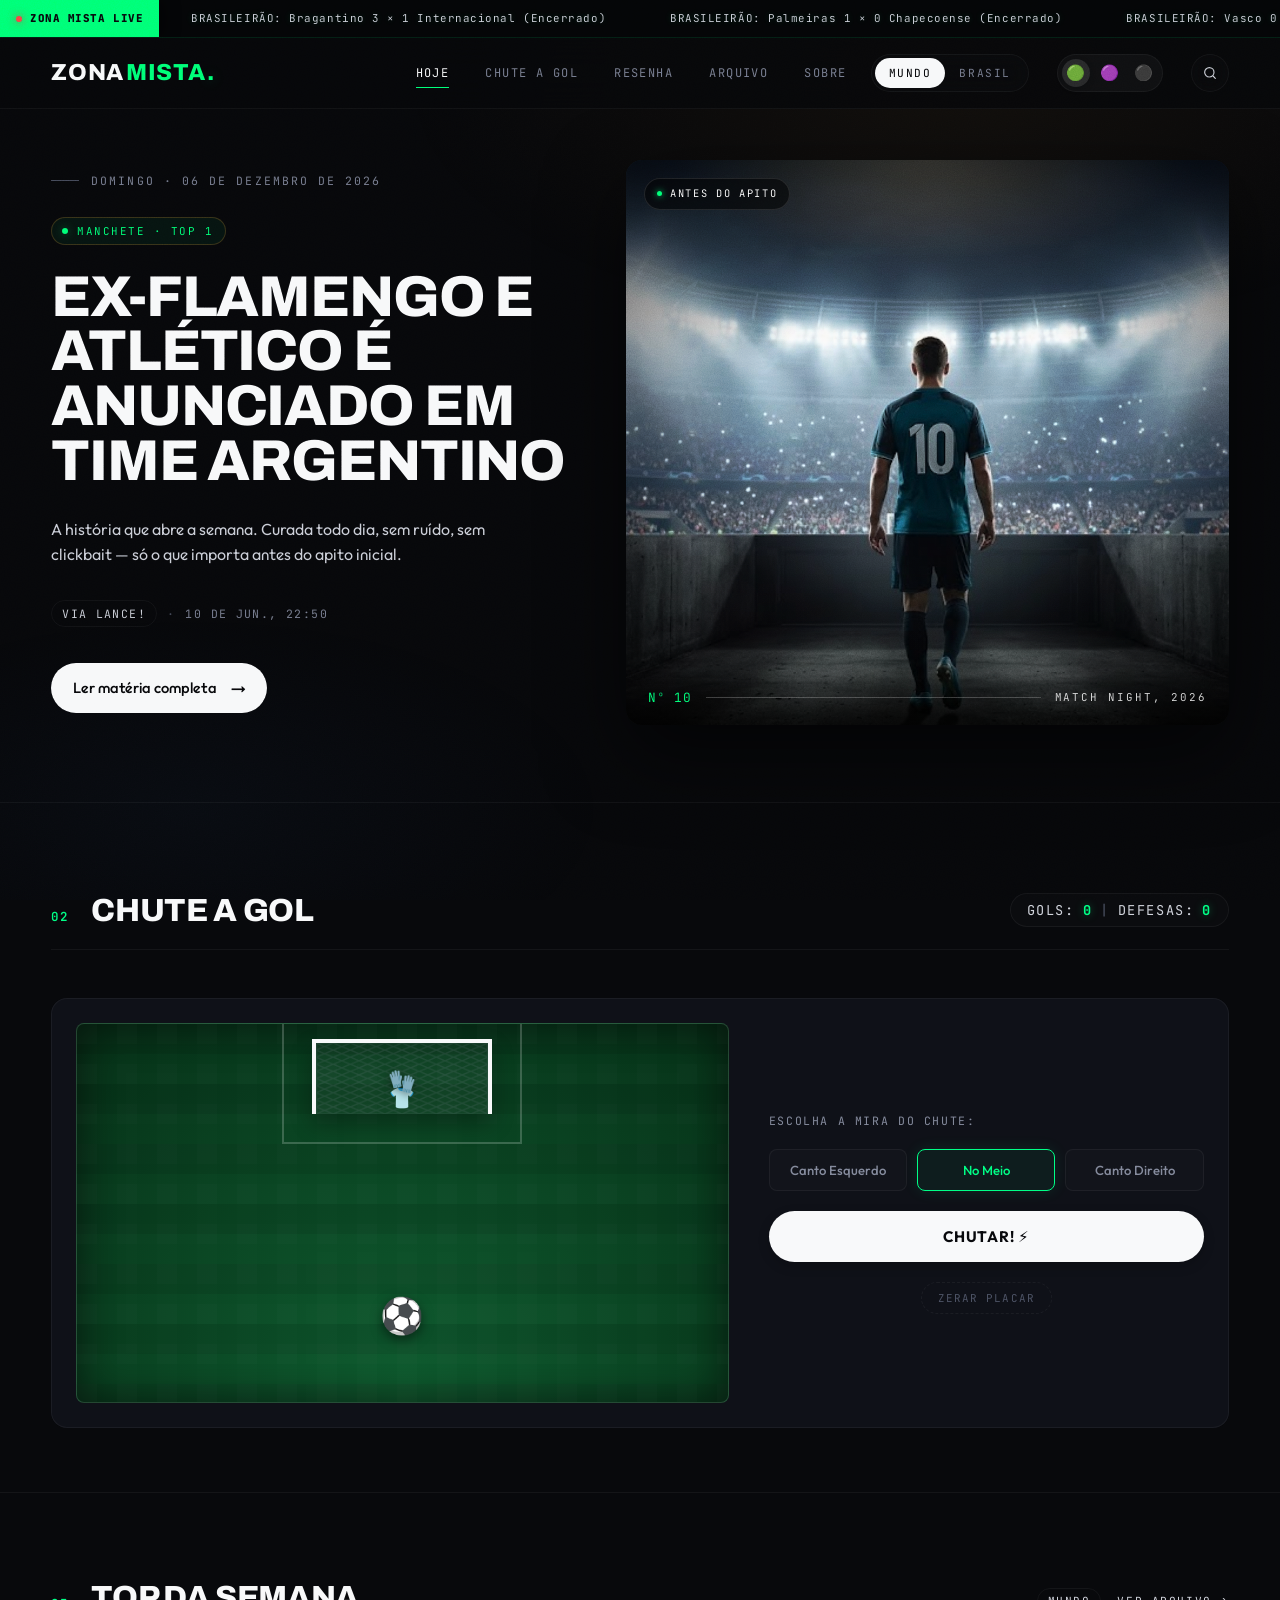
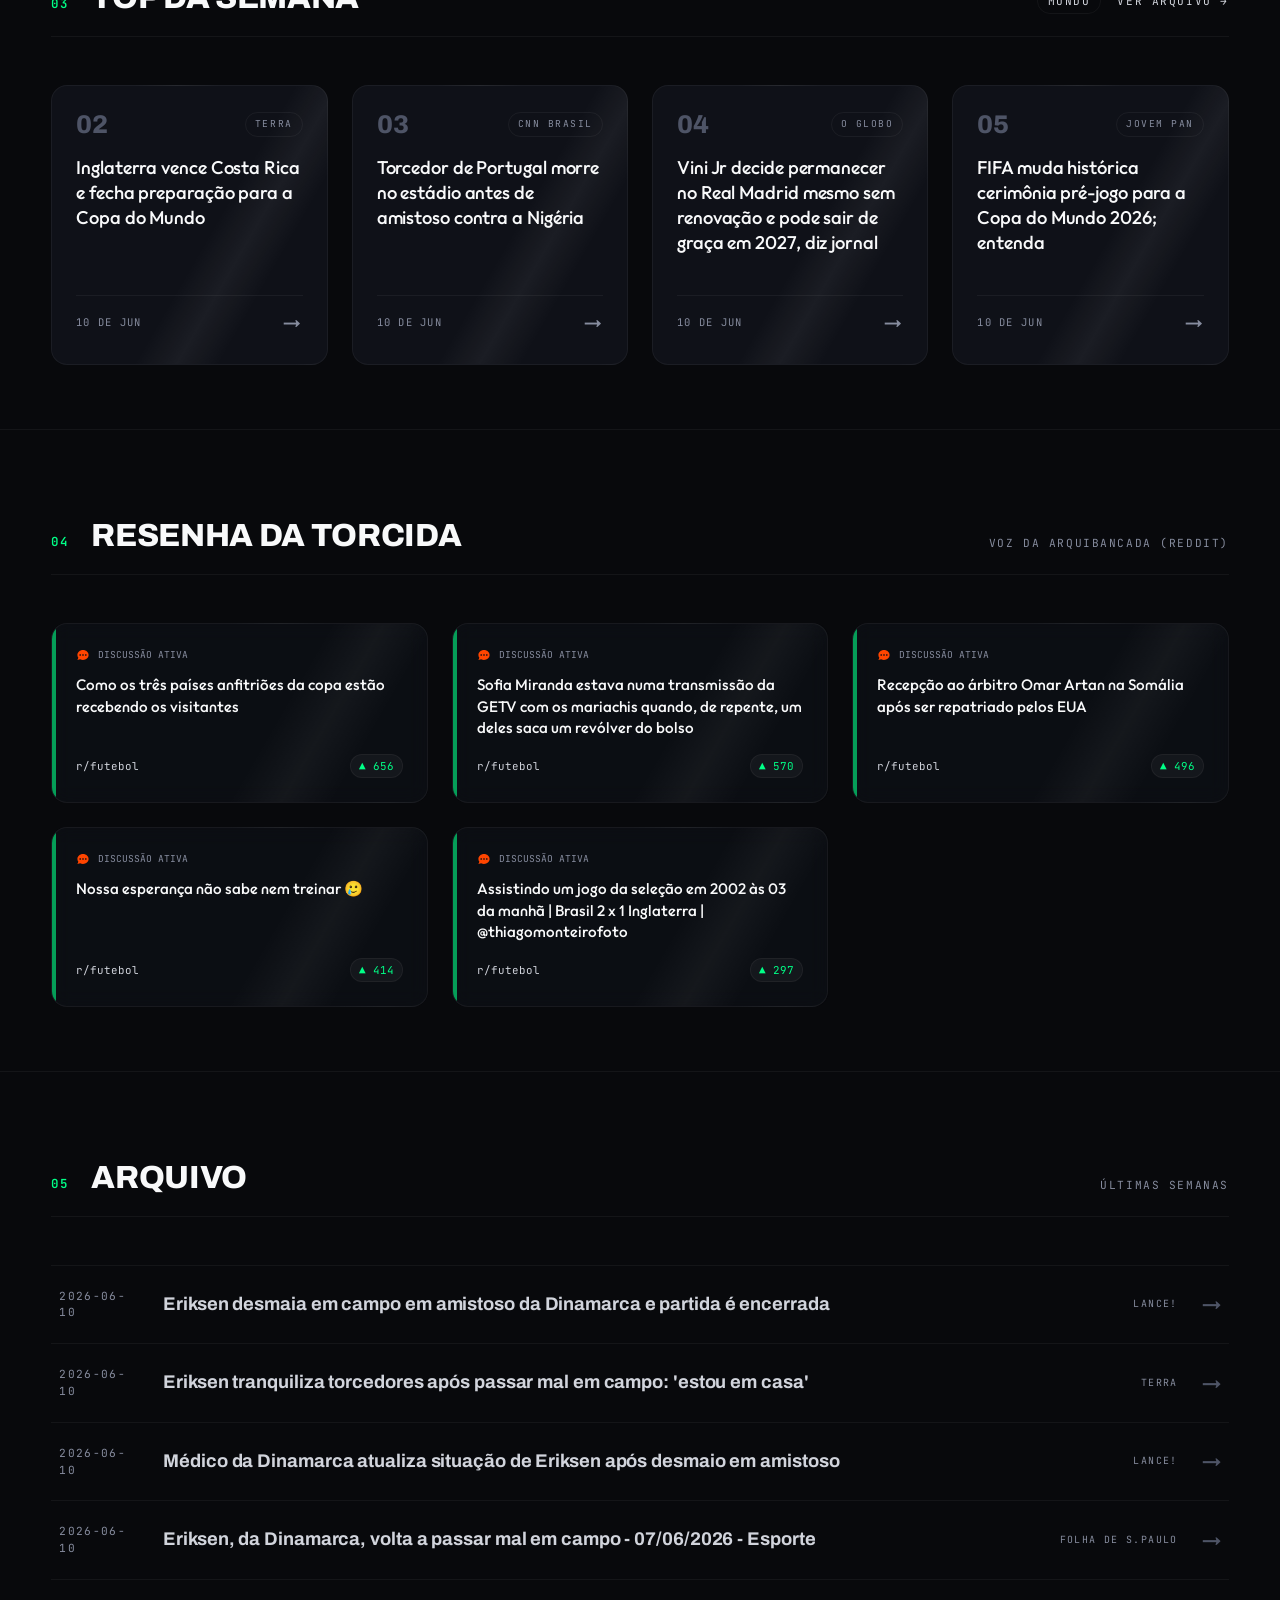
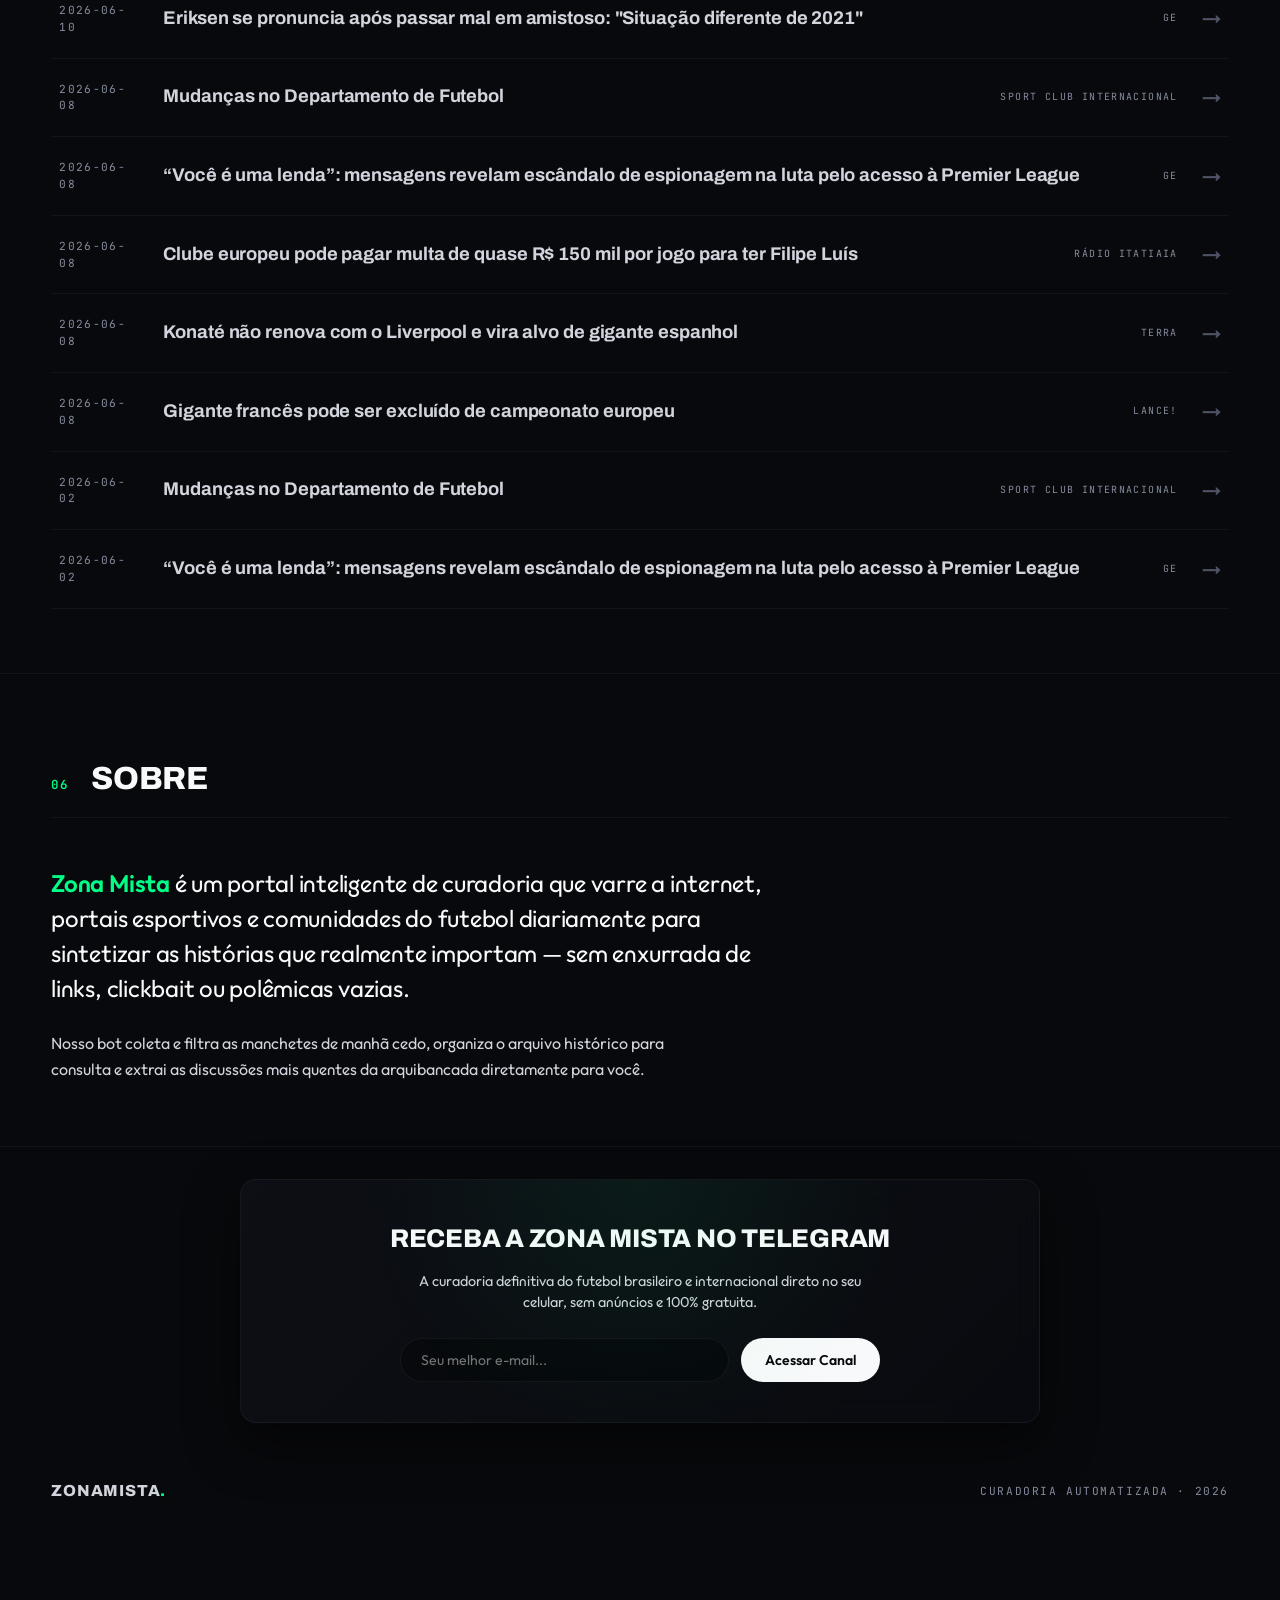
==== commit 5aad82e9: "feat: automate news updates via GitHub Actions, fix RSS curation and UI theme switcher" ====
--- a/frontend/index.html
+++ b/frontend/index.html
@@ -43,6 +43,14 @@
         <button class="cat-btn active" data-category="world" role="tab">Mundo</button>
         <button class="cat-btn" data-category="brazil" role="tab">Brasil</button>
       </div>
+      
+      <!-- Seletor de Tons/Cores -->
+      <div class="tone-selector" aria-label="Tons do Site">
+        <button class="tone-btn active" data-tone="neon" title="Verde Neon">🟢</button>
+        <button class="tone-btn" data-tone="cyber" title="Ciber Roxo">🟣</button>
+        <button class="tone-btn" data-tone="retro" title="Preto Retrô">⚫</button>
+      </div>
+
       <button class="icon-btn" aria-label="Buscar">
         <svg viewBox="0 0 24 24" fill="none" stroke="currentColor" stroke-width="1.8" stroke-linecap="round" stroke-linejoin="round"><circle cx="11" cy="11" r="7"/><path d="m20 20-3.5-3.5"/></svg>
       </button>
--- a/frontend/app.css
+++ b/frontend/app.css
@@ -95,11 +95,90 @@
   position: sticky;
   top: 0;
   z-index: 100;
-  background: rgba(8, 9, 12, 0.82);
+  background: var(--bg-topbar, rgba(8, 9, 12, 0.82));
   backdrop-filter: blur(16px);
   -webkit-backdrop-filter: blur(16px);
   border-bottom: 1px solid var(--border);
   transition: all 0.3s var(--ease);
+}
+
+/* ============================================================
+   COLOR ACCENT THEMES (TONS)
+   ============================================================ */
+body {
+  transition: background 0.5s var(--ease), color 0.5s var(--ease);
+}
+
+body.theme-neon {
+  --amber:        #00ff87; /* Emerald Green Neon */
+  --amber-glow:   rgba(0, 255, 135, 0.35);
+  --amber-soft:   rgba(0, 255, 135, 0.06);
+}
+
+body.theme-cyber {
+  --amber:        #a855f7; /* Electric Purple */
+  --amber-glow:   rgba(168, 85, 247, 0.35);
+  --amber-soft:   rgba(168, 85, 247, 0.06);
+}
+
+body.theme-retro {
+  --bg:           #f4f4f5; /* Light paper */
+  --bg-elev:      #ffffff;
+  --ink:          #09090b;
+  --ink-2:        #27272a;
+  --ink-3:        #71717a;
+  --ink-4:        #a1a1aa;
+  --border:       rgba(0, 0, 0, 0.08);
+  --border-hi:    rgba(0, 0, 0, 0.16);
+  --amber:        #18181b; /* Editorial Black */
+  --amber-glow:   rgba(24, 24, 27, 0.15);
+  --amber-soft:   rgba(24, 24, 27, 0.03);
+  --bg-topbar:    rgba(244, 244, 245, 0.82);
+}
+
+/* Tone Selector styles */
+.tone-selector {
+  display: flex;
+  gap: 6px;
+  background: rgba(255, 255, 255, 0.04);
+  padding: 4px;
+  border-radius: 999px;
+  border: 1px solid var(--border);
+  align-items: center;
+  margin: 0 12px;
+  transition: all 0.3s var(--ease);
+}
+
+body.theme-retro .tone-selector {
+  background: rgba(0, 0, 0, 0.04);
+}
+
+.tone-btn {
+  background: transparent;
+  border: none;
+  width: 28px;
+  height: 28px;
+  display: flex;
+  align-items: center;
+  justify-content: center;
+  border-radius: 50%;
+  cursor: pointer;
+  padding: 0;
+  font-size: 0.95rem;
+  transition: all 0.2s var(--ease);
+}
+
+.tone-btn:hover {
+  transform: scale(1.18);
+}
+
+.tone-btn.active {
+  background: var(--border-hi);
+  box-shadow: 0 2px 6px rgba(0,0,0,0.15);
+}
+
+body.theme-retro .tone-btn.active {
+  background: rgba(0, 0, 0, 0.08);
 }
 
 .brand {
